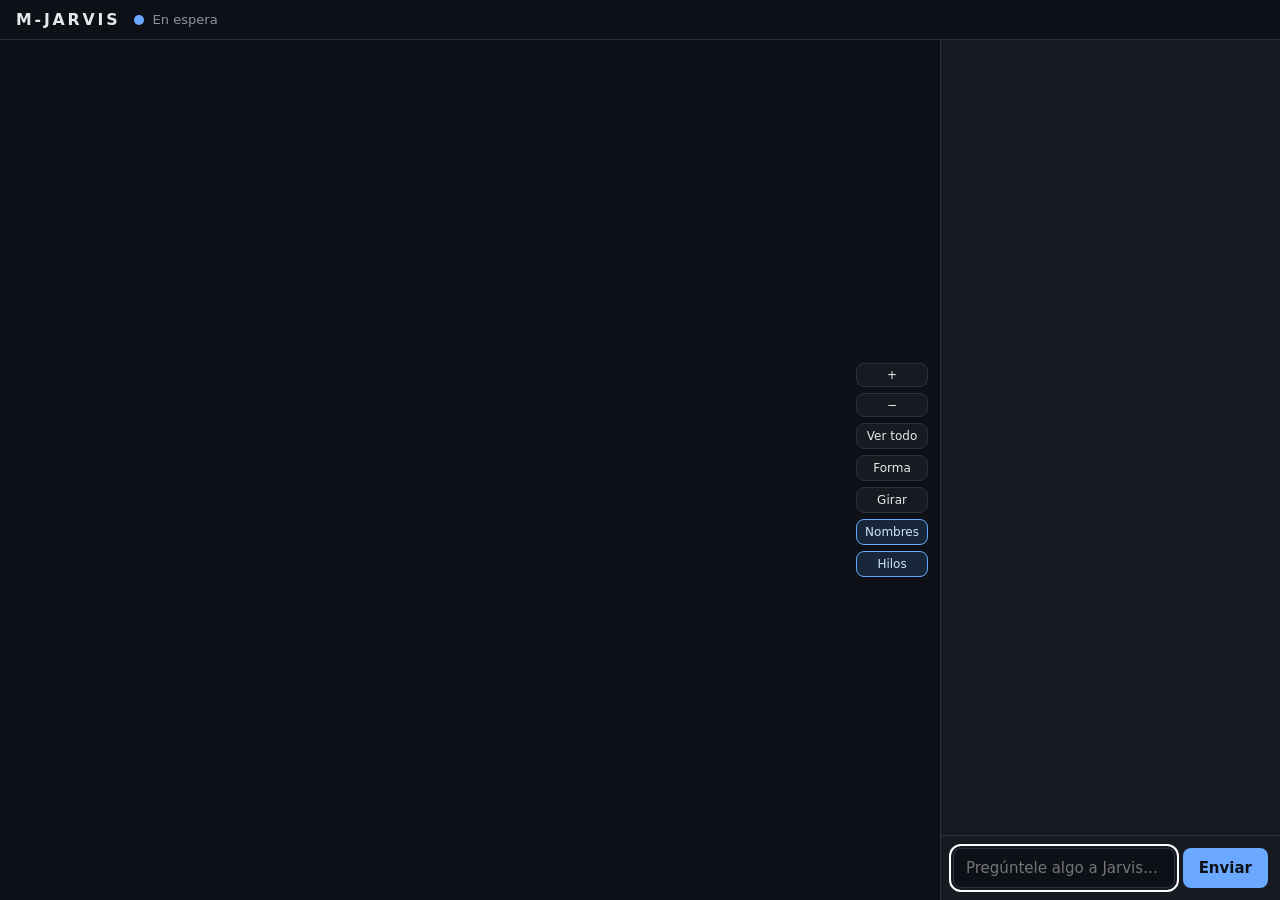
==== web/index.html @ b97efab8 "Subir proyecto M-Jarvis" ====
<!doctype html>
<html lang="es">
<head>
<meta charset="utf-8">
<meta name="viewport" content="width=device-width,initial-scale=1,viewport-fit=cover">
<!-- Para el celular y la tableta: se puede «Añadir a pantalla de inicio» y abre como una aplicación. -->
<meta name="theme-color" content="#0d1117">
<meta name="mobile-web-app-capable" content="yes">
<meta name="apple-mobile-web-app-capable" content="yes">
<meta name="apple-mobile-web-app-status-bar-style" content="black-translucent">
<meta name="apple-mobile-web-app-title" content="M-Jarvis">
<link rel="manifest" href="app.webmanifest">
<link rel="icon" href="icono-192.png">
<link rel="apple-touch-icon" href="icono-180.png">
<title>M-Jarvis</title>
<style>
  :root { --fondo: #0d1117; --panel: #161b22; --borde: #2a313c; --texto: #e6e8eb; --tenue: #8b949e;
    --espera: #6aa9ff; --pensando: #4fd1c5; --documentos: #5fd38d; --general: #f5a623; }
  * { box-sizing: border-box; }
  html, body { margin: 0; height: 100%; background: var(--fondo); color: var(--texto);
    font: clamp(15px, 1.05vw, 22px) system-ui, "Segoe UI", sans-serif; }
  body { display: flex; flex-direction: column; }
  header { display: flex; align-items: center; gap: 14px; padding: 10px 16px; border-bottom: 1px solid var(--borde); }
  header h1 { margin: 0; font-size: 1.05em; letter-spacing: .18em; font-weight: 600; }
  #estado { display: flex; align-items: center; gap: 8px; color: var(--tenue); font-size: .87em; }
  #estado i { width: 10px; height: 10px; border-radius: 50%; background: var(--c, var(--espera)); }
  #estado.pensando i { animation: pulso 1s ease-in-out infinite; }
  @keyframes pulso { 50% { opacity: .25; transform: scale(.7); } }
  main { flex: 1; min-height: 0; display: flex; }
  #mapa { flex: 1; min-width: 0; border: 0; }
  #charla { width: clamp(340px, 26vw, 520px); flex: none; display: flex; flex-direction: column; border-left: 1px solid var(--borde);
    background: var(--panel); }
  #mensajes { flex: 1; overflow-y: auto; padding: 16px; display: flex; flex-direction: column; gap: 12px; }
  .msg { max-width: 92%; padding: 9px 12px; border-radius: 10px; line-height: 1.45; overflow-wrap: anywhere; }
  .msg p { margin: 0; white-space: pre-wrap; }
  .yo { align-self: flex-end; background: #233044; }
  /* El ánimo con que responde no se dice: se nota en el color del filo de cada respuesta. */
  .jarvis { align-self: flex-start; background: var(--fondo); border: 1px solid var(--borde);
    border-left: 3px solid var(--animo, var(--borde)); transition: border-color .4s; }
  .jarvis.esperando p { color: var(--tenue); font-style: italic; }
  .fuente { display: block; margin-top: 7px; font-size: .8em; color: var(--tenue); }
  .fuente::before { content: ""; display: inline-block; width: 8px; height: 8px; border-radius: 50%;
    background: var(--c, var(--tenue)); margin-right: 6px; }
  form { display: flex; gap: 8px; padding: 12px; border-top: 1px solid var(--borde); }
  input { flex: 1; min-width: 0; padding: 10px 12px; background: var(--fondo); color: var(--texto);
    border: 1px solid var(--borde); border-radius: 8px; font: inherit; }
  button { padding: 10px 16px; background: var(--espera); color: #0d1117; border: 0; border-radius: 8px;
    font: inherit; font-weight: 600; cursor: pointer; }
  button:disabled { opacity: .45; cursor: default; }
  button.detener { background: #ff7a6b; }
  input:focus-visible, button:focus-visible { outline: 2px solid #fff; outline-offset: 2px; }
  body.solo-chat #charla { width: auto; flex: 1; border-left: 0; }
  body.solo-chat #mensajes, body.solo-chat form { width: min(100%, 980px); margin: 0 auto; }
  #verRed { display: none; margin-left: auto; padding: 7px 14px; background: transparent; color: var(--texto);
    border: 1px solid var(--borde); font-weight: 500; }
  #verRed[aria-pressed="true"] { background: #1c2a3d; border-color: var(--espera); }
  /* Celular y tableta en vertical: primero la conversación, a toda la pantalla. La red neuronal se
     abre con su botón (y no se carga hasta entonces: así el teléfono no trabaja de más). */
  @media (max-width: 820px) {
    html, body { font-size: 16px; }
    body { height: 100dvh; }
    header { padding: max(10px, env(safe-area-inset-top)) max(14px, env(safe-area-inset-right)) 10px max(14px, env(safe-area-inset-left)); }
    main { flex-direction: column; }
    #verRed { display: block; }
    #mapa { display: none; flex: none; height: 46%; }
    body.con-red #mapa { display: block; }
    #charla { width: auto; flex: 1; min-height: 0; border-left: 0; }
    body.con-red #charla { border-top: 1px solid var(--borde); }
    #mensajes { padding: 12px; }
    .msg { max-width: 96%; }
    form { padding: 10px max(10px, env(safe-area-inset-right)) max(10px, env(safe-area-inset-bottom)) max(10px, env(safe-area-inset-left)); }
    input, button { min-height: 46px; }  /* cómodo para el dedo; y con 16 px el iPhone no hace zoom al escribir */
  }
</style>
</head>
<body>
<header>
  <h1>M-JARVIS</h1>
  <div id="estado" role="status"><i></i><span>En espera</span></div>
  <button id="verRed" type="button" aria-pressed="false">Red neuronal</button>
</header>
<main>
  <iframe id="mapa" data-src="grafo/?embebido=1" title="Mapa de conocimiento"></iframe>
  <section id="charla" aria-label="Conversación">
    <div id="mensajes" aria-live="polite"></div>
    <form id="formulario">
      <input id="campo" autocomplete="off" enterkeyhint="send" placeholder="Pregúntele algo a Jarvis…" aria-label="Pregunta" autofocus>
      <button id="boton" type="submit">Enviar</button>
      <button id="parar" type="button" class="detener" hidden>Detener</button>
    </form>
  </section>
</main>
<script>
const mapa = document.getElementById('mapa'), mensajes = document.getElementById('mensajes');
const campo = document.getElementById('campo'), boton = document.getElementById('boton');
const estado = document.getElementById('estado');
const ESTADOS = {
  espera: ['En espera', 'var(--espera)'], pensando: ['Pensando…', 'var(--pensando)'],
  documentos: ['Respondiendo desde mis archivos', 'var(--documentos)'],
  general: ['Respondiendo de conocimiento general', 'var(--general)'],
  ocupado: ['Ocupado', 'var(--general)'],
  trato: ['Respondiendo', 'var(--espera)'],
  memoria: ['Recordando la conversación', 'var(--documentos)'],
  filtro: ['Respondiendo', '#ff7a6b'],
  sistema: ['Diagnóstico del sistema', 'var(--pensando)'],
  aprendizaje: ['Aprendiendo', 'var(--documentos)'],
};
const SIN_NOTA = ['ocupado', 'trato', 'filtro', 'sistema', 'aprendizaje'];  // respuestas directas: no llevan etiqueta de origen

// La primera pregunta tras abrir la página empieza una conversación limpia en el servidor.
let nueva = true;
// Cada pantalla lleva su propia conversación: se identifica con un nombre al azar que guarda ella misma.
let cliente = '';
try { cliente = localStorage.getItem('mjarvis-cliente') || ''; } catch (e) { /* sin almacenamiento: vale para esta visita */ }
if (!cliente) {
  cliente = 'p-' + Math.random().toString(36).slice(2, 10) + Date.now().toString(36);
  try { localStorage.setItem('mjarvis-cliente', cliente); } catch (e) { /* sin almacenamiento */ }
}
// El color de cada ánimo (los mismos nombres que sus nodos en la bola de M-Jarvis del mapa).
const ANIMOS = { 'Serenidad': '#6aa9ff', 'Orgullo': '#e6d84a', 'Afecto': '#f472d0', 'Diversión': '#5fd38d',
  'Curiosidad': '#4fd1c5', 'Entusiasmo': '#f5a623', 'Fastidio': '#ff7a6b', 'Celos': '#9ad14b', 'Indignación': '#ff4d4d',
  'Preocupación': '#b48cf2', 'Melancolía': '#7f8fb5', 'Desconcierto': '#a3b1c2' };

function ponerEstado(clave) {
  estado.className = clave; estado.style.setProperty('--c', ESTADOS[clave][1]);
  estado.lastElementChild.textContent = ESTADOS[clave][0];
}
// ?vista=chat deja solo la conversación (el mapa va en otra pantalla, abriendo /grafo/ allí).
const verRed = document.getElementById('verRed'), estrecha = matchMedia('(max-width: 820px)');
if (new URLSearchParams(location.search).get('vista') === 'chat') { document.body.classList.add('solo-chat'); mapa.remove(); verRed.remove(); }
// En pantalla ancha el mapa se carga al entrar; en el celular, solo cuando se pide con el botón.
function cargarMapa() { if (mapa.isConnected && !mapa.src) mapa.src = mapa.dataset.src; }
if (!estrecha.matches) cargarMapa();
estrecha.addEventListener('change', () => { if (!estrecha.matches) cargarMapa(); });
verRed.addEventListener('click', () => {
  const abierta = document.body.classList.toggle('con-red');
  verRed.setAttribute('aria-pressed', String(abierta));
  if (abierta) cargarMapa();
  mensajes.scrollTop = mensajes.scrollHeight;
});
function zoomMapa(accion) { try { mapa.contentWindow.zoomMapa(accion); } catch (e) { /* sin mapa en esta página */ } }
// Con el campo vacío, las teclas + y - mueven el zoom del mapa en vez de escribirse.
campo.addEventListener('keydown', e => {
  if (campo.value !== '' || !['+', '-'].includes(e.key)) return;
  e.preventDefault(); zoomMapa(e.key === '+' ? 'acercar' : 'alejar');
});
function burbuja(clase, texto) {
  const caja = document.createElement('div'), p = document.createElement('p');
  caja.className = 'msg ' + clase; p.textContent = texto; caja.append(p);
  mensajes.append(caja); mensajes.scrollTop = mensajes.scrollHeight;
  return caja;
}

// Lo que Jarvis va diciendo mientras piensa. {tema} se cambia por la nota que encontró.
const PENSANDO = {
  inicio: ['Hmm, deme un momento…', 'Un momento…', 'Permítame un instante…', 'Déjeme ver…'],
  documentos: ['Déjeme consultar mis archivos…', 'Veamos qué tengo sobre {tema}…', 'Revisando mis notas sobre {tema}…',
    'Ah, {tema}. Deme un segundo para ordenar las ideas…', 'Conectando los datos…', 'Ya casi lo tengo…',
    'Atando cabos…'],
  general: ['Hmm, eso no figura en mis archivos; déjeme pensar…', 'Déjeme informarme…',
    'Recurriendo a mi cultura general…', 'Un instante más…', 'Hurgando en la memoria…'],
};
const barajar = lista => [...lista].sort(() => Math.random() - 0.5);

// Va cambiando la frase de espera hasta que llega la primera palabra de la respuesta.
function relleno(p) {
  let lista = barajar(PENSANDO.inicio), i = 0, tema = '', reloj = 0, vivo = true;
  const poner = () => { if (vivo) p.textContent = lista[i++ % lista.length].replace('{tema}', tema); };
  const cada = ms => { clearTimeout(reloj); reloj = setTimeout(() => { poner(); cada(2800); }, ms); };
  poner(); cada(2800);
  return {
    ruta(fuente, nodos) {
      if (!PENSANDO[fuente]) return;
      tema = nodos[0] || '';
      lista = barajar(PENSANDO[fuente].filter(f => tema || !f.includes('{tema}'))); i = 0; cada(1300);
    },
    parar() { vivo = false; clearTimeout(reloj); },
  };
}

async function preguntar(pregunta) {
  burbuja('yo', pregunta);
  const caja = burbuja('jarvis esperando', '…'), p = caja.firstChild;
  let primera = true, fuente = null, nodos = [], espera = null, terminada = false;
  ocupar(+1);
  // El mapa no se maneja desde aquí: sigue la conversación por su cuenta (vale igual para el mapa
  // de esta página que para el de una segunda pantalla).
  const manejar = d => {
    // Si Jarvis está con otra pregunta, esta espera su turno en la cola y se responde después.
    if (d.tipo === 'cola') p.textContent = d.puesto === 1 ? 'En cola: la respondo en cuanto termine la anterior.' : `En cola: hay ${d.puesto} preguntas antes.`;
    else if (d.tipo === 'turno') { ponerEstado('pensando'); espera = relleno(p); }
    else if (d.tipo === 'inicio') {
      fuente = d.fuente; nodos = d.nodos; if (espera) espera.ruta(fuente, nodos);
      if (ANIMOS[d.emocion]) { caja.style.setProperty('--animo', ANIMOS[d.emocion]); caja.title = 'Ánimo: ' + d.emocion.toLowerCase(); }
    }
    else if (d.tipo === 'texto') {
      if (primera) {
        primera = false; if (espera) espera.parar(); p.textContent = ''; caja.classList.remove('esperando');
        ponerEstado(fuente in ESTADOS ? fuente : 'general');
      }
      p.textContent += d.t; mensajes.scrollTop = mensajes.scrollHeight;
    } else if (d.tipo === 'fin') {
      terminada = true;
      if (SIN_NOTA.includes(fuente)) return;
      const nota = document.createElement('small'); nota.className = 'fuente';
      nota.style.setProperty('--c', fuente === 'general' ? 'var(--general)' : 'var(--documentos)');
      nota.textContent = (fuente === 'documentos' ? 'De mis archivos: ' + nodos.join(', ')
        : fuente === 'memoria' ? 'De esta conversación'
        : 'Conocimiento general, sin documento de respaldo') + ` · ${d.segundos} s` + (d.detenida ? ' · detenida' : '');
      caja.append(nota); mensajes.scrollTop = mensajes.scrollHeight;
    }
  };
  try {
    const r = await fetch('api/preguntar', { method: 'POST', headers: { 'Content-Type': 'application/json' },
      body: JSON.stringify({ pregunta, nueva, cliente }) });
    nueva = false;
    if (!r.ok) throw new Error(r.status);
    const lector = r.body.getReader(), dec = new TextDecoder();
    let resto = '';
    for (;;) {
      const { done, value } = await lector.read();
      if (done) break;
      resto += dec.decode(value, { stream: true });
      let corte;
      while ((corte = resto.indexOf('\n')) >= 0) { manejar(JSON.parse(resto.slice(0, corte))); resto = resto.slice(corte + 1); }
    }
    // Si la conexión se cortó a medias (por ejemplo, el servidor se reinició), que no quede colgada.
    if (!terminada) throw new Error('respuesta incompleta');
  } catch (e) {
    if (espera) espera.parar();
    caja.classList.remove('esperando');
    p.textContent = primera ? 'Perdí el hilo de esa pregunta: mi sistema se reinició a medias. ¿Me la repite?'
      : p.textContent + ' … (se cortó la conexión)';
  }
  if (espera) espera.parar();
  ocupar(-1); campo.focus();
}

// Cuántas preguntas de esta pantalla están en curso o en cola. Mientras haya alguna se ve «Detener»,
// que corta la respuesta que se está dando (también con la tecla Esc); las que esperan siguen su turno.
let pendientes = 0;
const parar = document.getElementById('parar');
function ocupar(cambio) {
  pendientes += cambio; parar.hidden = pendientes === 0;
  if (pendientes === 0) ponerEstado('espera');
}
function detener() { if (pendientes) fetch('api/detener', { method: 'POST' }).catch(() => {}); }
parar.addEventListener('click', detener);
addEventListener('keydown', e => { if (e.key === 'Escape') detener(); });

document.getElementById('formulario').addEventListener('submit', e => {
  e.preventDefault();
  const pregunta = campo.value.trim();
  if (!pregunta) return;
  campo.value = '';
  preguntar(pregunta);
});
</script>
</body>
</html>
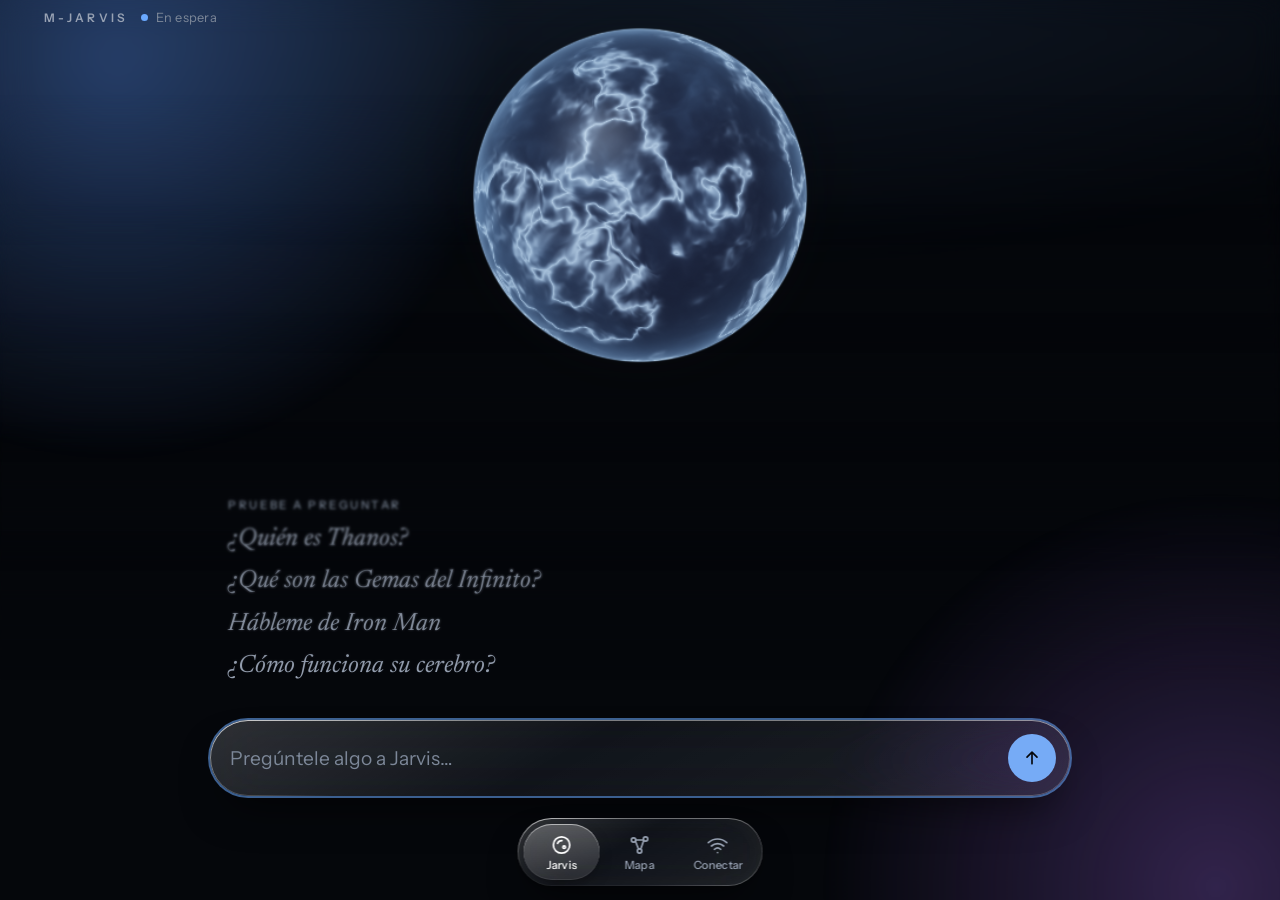
==== commit 96df11a4: "Trabajo del 2 al 10 de octubre: nube gratis, red, interfaz unica y formas del mapa Servidor: nube gr" ====
--- a/web/index.html
+++ b/web/index.html
@@ -4,130 +4,537 @@
 <meta charset="utf-8">
 <meta name="viewport" content="width=device-width,initial-scale=1,viewport-fit=cover">
 <!-- Para el celular y la tableta: se puede «Añadir a pantalla de inicio» y abre como una aplicación. -->
-<meta name="theme-color" content="#0d1117">
+<meta name="theme-color" content="#05070b">
+<meta name="color-scheme" content="dark">
 <meta name="mobile-web-app-capable" content="yes">
 <meta name="apple-mobile-web-app-capable" content="yes">
 <meta name="apple-mobile-web-app-status-bar-style" content="black-translucent">
 <meta name="apple-mobile-web-app-title" content="M-Jarvis">
 <link rel="manifest" href="app.webmanifest">
 <link rel="icon" href="icono-192.png">
+<link rel="preload" href="fuentes/instrument-sans-latin-wght-normal.woff2" as="font" type="font/woff2" crossorigin>
+<link rel="preload" href="fuentes/newsreader-latin-opsz-normal.woff2" as="font" type="font/woff2" crossorigin>
+<link rel="stylesheet" href="vidrio.css">
 <link rel="apple-touch-icon" href="icono-180.png">
 <title>M-Jarvis</title>
 <style>
-  :root { --fondo: #0d1117; --panel: #161b22; --borde: #2a313c; --texto: #e6e8eb; --tenue: #8b949e;
-    --espera: #6aa9ff; --pensando: #4fd1c5; --documentos: #5fd38d; --general: #f5a623; }
+  /* Tipografías propias, sin internet: Newsreader es la voz de Jarvis; Instrument Sans, la interfaz. */
+  @font-face { font-family: "Newsreader Variable"; font-style: normal; font-weight: 200 800; font-display: swap;
+    src: url(fuentes/newsreader-latin-opsz-normal.woff2) format("woff2-variations"); }
+  @font-face { font-family: "Newsreader Variable"; font-style: italic; font-weight: 200 800; font-display: swap;
+    src: url(fuentes/newsreader-latin-opsz-italic.woff2) format("woff2-variations"); }
+  @font-face { font-family: "Instrument Sans Variable"; font-style: normal; font-weight: 400 700; font-display: swap;
+    src: url(fuentes/instrument-sans-latin-wght-normal.woff2) format("woff2-variations"); }
+
+  :root {
+    /* Un escenario casi negro con tinte azul: la sala del evento es luminosa y ruidosa, y la bola es lo único que brilla. */
+    --tinta: #05070b; --tinta-2: #0b1019; --texto: #eaeef5; --tenue: #98a2b3; --apagado: #7c8798;
+    --cristal: rgba(14, 19, 29, .72); --linea: rgba(255, 255, 255, .11); --velo: rgba(255, 255, 255, .06);
+    --animo: #6aa9ff;           /* el color del ánimo con que habla (lo cambia el script) */
+    --alerta: #ff7a6b;
+    --voz-serif: "Newsreader Variable", "Newsreader", Georgia, "Times New Roman", serif;
+    --voz-sans: "Instrument Sans Variable", "Instrument Sans", system-ui, "Segoe UI", sans-serif;
+    --salida: cubic-bezier(.16, 1, .3, 1);   /* exponencial: arranca rápido y se asienta */
+  }
   * { box-sizing: border-box; }
-  html, body { margin: 0; height: 100%; background: var(--fondo); color: var(--texto);
-    font: clamp(15px, 1.05vw, 22px) system-ui, "Segoe UI", sans-serif; }
-  body { display: flex; flex-direction: column; }
-  header { display: flex; align-items: center; gap: 14px; padding: 10px 16px; border-bottom: 1px solid var(--borde); }
-  header h1 { margin: 0; font-size: 1.05em; letter-spacing: .18em; font-weight: 600; }
-  #estado { display: flex; align-items: center; gap: 8px; color: var(--tenue); font-size: .87em; }
-  #estado i { width: 10px; height: 10px; border-radius: 50%; background: var(--c, var(--espera)); }
-  #estado.pensando i { animation: pulso 1s ease-in-out infinite; }
-  @keyframes pulso { 50% { opacity: .25; transform: scale(.7); } }
-  main { flex: 1; min-height: 0; display: flex; }
-  #mapa { flex: 1; min-width: 0; border: 0; }
-  #charla { width: clamp(340px, 26vw, 520px); flex: none; display: flex; flex-direction: column; border-left: 1px solid var(--borde);
-    background: var(--panel); }
-  #mensajes { flex: 1; overflow-y: auto; padding: 16px; display: flex; flex-direction: column; gap: 12px; }
-  .msg { max-width: 92%; padding: 9px 12px; border-radius: 10px; line-height: 1.45; overflow-wrap: anywhere; }
+  [hidden] { display: none !important; }
+  html, body { margin: 0; height: 100%; background: var(--tinta); color: var(--texto); font-family: var(--voz-sans); }
+  body { display: flex; }
+  ::selection { background: color-mix(in oklab, var(--animo) 40%, transparent); color: #fff; }
+  :focus-visible { outline: 2px solid color-mix(in oklab, var(--animo) 70%, #fff); outline-offset: 3px; }
+
+  main { flex: 1; min-width: 0; min-height: 0; display: flex; }
+  #mapa { flex: 1; min-width: 0; border: 0; background: var(--tinta); }
+
+  /* ---------- La escena: bola arriba, conversación abajo ---------- */
+  #charla {
+    --D: clamp(150px, min(62cqw, 37cqh), 440px);         /* diámetro de la bola */
+    --arriba: clamp(10px, 3.2cqh, 34px);
+    --zona-orbe: calc(var(--D) + var(--arriba) + clamp(14px, 3cqh, 30px));
+    --margen: clamp(16px, 4cqw, 44px);
+    --alto-form: 76px;
+    position: relative; flex: 0 0 clamp(340px, 30vw, 560px); container-type: size; overflow: hidden; isolation: isolate;
+    background: radial-gradient(130% 62% at 50% -8%, color-mix(in oklab, var(--animo) 13%, transparent), transparent 62%), var(--tinta);
+    border-left: 1px solid var(--linea);
+    transition: background .8s var(--salida);
+  }
+  body.solo-chat #charla { flex: 1; border-left: 0; }
+  /* Con la interfaz completa la escena es transparente: detrás va el ambiente de color, que el cristal refracta. */
+  body.con-dock #charla { background: radial-gradient(130% 62% at 50% -8%, color-mix(in oklab, var(--animo) 13%, transparent), transparent 62%); }
+
+  /* La conversación ocupa toda la escena: el texto sube por detrás de la bola. */
+  #mensajes {
+    position: absolute; inset: 0; z-index: 1; overflow-y: auto; overscroll-behavior: contain; scrollbar-width: none;
+    display: flex; flex-direction: column;
+    padding: var(--zona-orbe) var(--margen) calc(var(--alto-form) + env(safe-area-inset-bottom, 0px) + 28px + var(--alto-dock) + var(--aire-dock));
+    -webkit-mask-image: linear-gradient(to bottom, transparent 0, rgba(0, 0, 0, .18) calc(var(--zona-orbe) * .5), #000 calc(var(--zona-orbe) * 1.25));
+            mask-image: linear-gradient(to bottom, transparent 0, rgba(0, 0, 0, .18) calc(var(--zona-orbe) * .5), #000 calc(var(--zona-orbe) * 1.25));
+  }
+  #mensajes::-webkit-scrollbar { display: none; }
+  .hilo { margin: auto auto 0; width: min(100%, 860px); display: flex; flex-direction: column; gap: clamp(14px, 2.4cqh, 26px); }
+
+  /* El velo: capas de desenfoque que crece hacia arriba. Es lo que hace que lo viejo se "aleje" al pasar tras la bola. */
+  #velo { position: absolute; inset: 0 0 auto 0; z-index: 2; height: calc(var(--zona-orbe) * 1.75); pointer-events: none; }
+  #velo i { position: absolute; inset: 0; }
+
+  #cuerpo { position: absolute; z-index: 3; left: 50%; top: calc(var(--arriba) + var(--D) / 2); width: calc(var(--D) * 1.9); aspect-ratio: 1;
+    transform: translate(-50%, -50%); pointer-events: none; }
+  #orbe { width: 100%; height: 100%; display: block; }
+  /* Sin WebGL, una bola de CSS hace el papel (menos rica, igual de viva). */
+  #orbe-css { display: none; position: absolute; inset: 26.3%; border-radius: 50%;
+    background: radial-gradient(circle at 34% 30%, #fff 0, color-mix(in oklab, var(--animo) 80%, #fff) 14%, var(--animo) 42%, color-mix(in oklab, var(--animo) 25%, #000) 100%);
+    animation: respira 5s ease-in-out infinite; }
+  #cuerpo.sin-gl #orbe { display: none; } #cuerpo.sin-gl #orbe-css { display: block; }
+  @keyframes respira { 50% { transform: scale(1.045); } }
+
+  /* ---------- Barra superior (encima de todo, sobre la bola) ---------- */
+  #barra { position: absolute; z-index: 5; inset: max(10px, env(safe-area-inset-top)) var(--margen) auto; display: flex; align-items: center; gap: 12px; pointer-events: none; }
+  #barra > * { pointer-events: auto; }
+  #marca { font-weight: 600; font-size: .74rem; letter-spacing: .28em; color: var(--tenue); white-space: nowrap; }
+  #estado { display: flex; align-items: center; gap: 8px; color: var(--apagado); font-size: .8rem; letter-spacing: .02em; }
+  #estado i { width: 7px; height: 7px; border-radius: 50%; background: var(--animo); transition: background .6s; }
+  #estado.vivo i { animation: latido 1.2s ease-in-out infinite; }
+  @keyframes latido { 50% { opacity: .3; transform: scale(.7); } }
+  #acciones { margin-left: auto; display: flex; gap: 8px; }
+
+  .boton-icono { width: 42px; height: 42px; display: grid; place-items: center; padding: 0; border-radius: 50%; border: 1px solid var(--linea);
+    background: var(--cristal); color: var(--tenue); cursor: pointer; transition: color .2s, border-color .2s, background .2s, transform .2s var(--salida); -webkit-backdrop-filter: blur(12px); backdrop-filter: blur(12px); }
+  body.con-dock .boton-icono { border: 0; background: linear-gradient(150deg, rgba(255, 255, 255, .17), rgba(255, 255, 255, .06)); box-shadow: inset 0 1px 0 rgba(255, 255, 255, .35); }
+  .boton-icono:hover { color: var(--texto); border-color: rgba(255, 255, 255, .24); }
+  .boton-icono:active { transform: scale(.94); }
+  .boton-icono[aria-pressed="true"] { color: var(--texto); border-color: color-mix(in oklab, var(--animo) 60%, transparent); background: color-mix(in oklab, var(--animo) 16%, var(--cristal)); }
+  .boton-icono svg { width: 20px; height: 20px; fill: none; stroke: currentColor; stroke-width: 1.7; stroke-linecap: round; stroke-linejoin: round; }
+  #verRed { display: none; }
+  .tachada { display: none; } #voz[aria-pressed="false"] .tachada { display: block; } #voz[aria-pressed="false"] .onda { display: none; }
+
+  /* ---------- Mensajes ---------- */
+  .msg { max-width: 100%; overflow-wrap: anywhere; animation: sube .4s var(--salida) both; }
+  @keyframes sube { from { opacity: 0; transform: translateY(14px); } }
   .msg p { margin: 0; white-space: pre-wrap; }
-  .yo { align-self: flex-end; background: #233044; }
-  /* El ánimo con que responde no se dice: se nota en el color del filo de cada respuesta. */
-  .jarvis { align-self: flex-start; background: var(--fondo); border: 1px solid var(--borde);
-    border-left: 3px solid var(--animo, var(--borde)); transition: border-color .4s; }
+  .yo { align-self: flex-end; max-width: min(84%, 620px); padding: .62em 1.05em; border-radius: 1.3em 1.3em .35em 1.3em; background: var(--velo);
+    border: 1px solid var(--linea); color: var(--texto); font-size: clamp(.95rem, .62vw + .78rem, 1.18rem); line-height: 1.4; box-shadow: inset 0 1px 0 rgba(255, 255, 255, .16); }
+  /* La voz de Jarvis: serif a buen tamaño (se lee de pie, a un metro de la pantalla). El ánimo se ve en la bola y en un punto del color. */
+  .jarvis { position: relative; align-self: flex-start; padding-left: 1.15em; font-family: var(--voz-serif); font-optical-sizing: auto;
+    font-size: clamp(1.18rem, 1.1vw + .9rem, 1.9rem); line-height: 1.42; font-weight: 400; letter-spacing: .005em; max-width: 62ch; text-wrap: pretty; }
+  .jarvis::before { content: ""; position: absolute; left: 0; top: .62em; width: .42em; height: .42em; border-radius: 50%; background: var(--animo-msg, var(--apagado)); transition: background .4s; }
   .jarvis.esperando p { color: var(--tenue); font-style: italic; }
-  .fuente { display: block; margin-top: 7px; font-size: .8em; color: var(--tenue); }
-  .fuente::before { content: ""; display: inline-block; width: 8px; height: 8px; border-radius: 50%;
-    background: var(--c, var(--tenue)); margin-right: 6px; }
-  form { display: flex; gap: 8px; padding: 12px; border-top: 1px solid var(--borde); }
-  input { flex: 1; min-width: 0; padding: 10px 12px; background: var(--fondo); color: var(--texto);
-    border: 1px solid var(--borde); border-radius: 8px; font: inherit; }
-  button { padding: 10px 16px; background: var(--espera); color: #0d1117; border: 0; border-radius: 8px;
-    font: inherit; font-weight: 600; cursor: pointer; }
-  button:disabled { opacity: .45; cursor: default; }
-  button.detener { background: #ff7a6b; }
-  input:focus-visible, button:focus-visible { outline: 2px solid #fff; outline-offset: 2px; }
-  body.solo-chat #charla { width: auto; flex: 1; border-left: 0; }
-  body.solo-chat #mensajes, body.solo-chat form { width: min(100%, 980px); margin: 0 auto; }
-  #verRed { display: none; margin-left: auto; padding: 7px 14px; background: transparent; color: var(--texto);
-    border: 1px solid var(--borde); font-weight: 500; }
-  #verRed[aria-pressed="true"] { background: #1c2a3d; border-color: var(--espera); }
-  /* Celular y tableta en vertical: primero la conversación, a toda la pantalla. La red neuronal se
-     abre con su botón (y no se carga hasta entonces: así el teléfono no trabaja de más). */
+  .fuente { display: block; margin-top: .6em; font: 400 .74rem/1.3 var(--voz-sans); color: var(--apagado); letter-spacing: .02em; }
+  .fuente b { font-weight: 600; color: var(--tenue); }
+
+  /* Antes de la primera pregunta: tres invitaciones, para quien no sabe por dónde empezar. */
+  #sugerencias { align-self: flex-start; display: flex; flex-direction: column; align-items: flex-start; gap: .1em; padding-left: 1.15em; margin-bottom: clamp(8px, 2cqh, 20px); }
+  /* Lo primero que ve quien llega: las invitaciones aparecen una tras otra, y es la única vez que la escena hace entrada. */
+  #sugerencias > * { animation: sube .5s var(--salida) both; animation-delay: .2s; }
+  #sugerencias > :nth-child(2) { animation-delay: .28s; } #sugerencias > :nth-child(3) { animation-delay: .34s; } #sugerencias > :nth-child(4) { animation-delay: .4s; } #sugerencias > :nth-child(5) { animation-delay: .46s; }
+  #sugerencias small { font: 500 .72rem var(--voz-sans); letter-spacing: .22em; text-transform: uppercase; color: var(--apagado); margin-bottom: .5em; }
+  #sugerencias button { all: unset; cursor: pointer; font: italic 400 clamp(1.1rem, .9vw + .85rem, 1.6rem)/1.35 var(--voz-serif); color: var(--tenue); padding: .12em 0; border-bottom: 1px solid transparent; transition: color .2s, border-color .2s; }
+  #sugerencias button:hover { color: var(--texto); border-color: color-mix(in oklab, var(--animo) 60%, transparent); }
+  #sugerencias button:focus-visible { outline: 2px solid color-mix(in oklab, var(--animo) 70%, #fff); outline-offset: 3px; border-radius: 3px; }
+
+  /* ---------- Entrada ---------- */
+  #formulario { position: absolute; z-index: 5; left: 50%; bottom: calc(max(14px, env(safe-area-inset-bottom)) + var(--alto-dock) + var(--aire-dock)); transform: translateX(-50%);
+    width: min(calc(100% - 2 * var(--margen)), 860px); height: var(--alto-form); padding: 14px; display: flex; align-items: center; gap: 10px;
+    border-radius: 999px; }
+  #campo { flex: 1; min-width: 0; height: 100%; padding: 0 6px; background: transparent; border: 0; color: var(--texto); font: 400 clamp(1rem, .5vw + .85rem, 1.2rem) var(--voz-sans); }
+  #campo::placeholder { color: var(--apagado); }
+  #campo:focus-visible { outline: none; }
+  #formulario:focus-within { box-shadow: inset 0 1px 0 rgba(255, 255, 255, .45), 0 0 0 2px color-mix(in oklab, var(--animo) 55%, transparent), 0 22px 44px -16px rgba(0, 0, 0, .65); }
+  #mic { position: relative; flex: none; width: 48px; height: 48px; }
+  #mic.oyendo { color: #fff; background: color-mix(in oklab, var(--animo) 70%, #000); border-color: transparent; }
+  /* El anillo del micrófono crece con la voz de quien habla. */
+  #mic.oyendo::after { content: ""; position: absolute; inset: -5px; border-radius: 50%; border: 2px solid var(--animo);
+    transform: scale(var(--nivel-mic, 1)); opacity: calc(var(--nivel-mic, 1) - .6); transition: transform .08s linear, opacity .08s linear; }
+  #mic.procesando svg { animation: gira 1.1s linear infinite; }
+  @keyframes gira { to { transform: rotate(360deg); } }
+  #enviar, #parar { flex: none; width: 48px; height: 48px; border-radius: 50%; border: 0; display: grid; place-items: center; cursor: pointer; padding: 0;
+    background: color-mix(in oklab, var(--animo) 85%, #fff 10%); color: #05070b; transition: transform .2s var(--salida), filter .2s; }
+  #enviar:hover, #parar:hover { filter: brightness(1.12); } #enviar:active, #parar:active { transform: scale(.93); }
+  #parar { background: var(--alerta); }
+  /* Pantalla bloqueada desde el Manager: se ve y se escucha, pero no acepta preguntas. */
+  #formulario.bloqueado { opacity: .38; pointer-events: none; }
+  #enviar svg, #parar svg { width: 20px; height: 20px; fill: none; stroke: currentColor; stroke-width: 2; stroke-linecap: round; stroke-linejoin: round; }
+
+  /* Celular y tableta en vertical: primero la conversación, a toda la pantalla. La red neuronal se abre con su botón
+     (y no se carga hasta entonces: así el teléfono no trabaja de más). */
   @media (max-width: 820px) {
-    html, body { font-size: 16px; }
     body { height: 100dvh; }
-    header { padding: max(10px, env(safe-area-inset-top)) max(14px, env(safe-area-inset-right)) 10px max(14px, env(safe-area-inset-left)); }
     main { flex-direction: column; }
-    #verRed { display: block; }
+    #verRed { display: grid; }   /* .boton-icono mandaba más: aquí se muestra solo en pantallas estrechas */
     #mapa { display: none; flex: none; height: 46%; }
     body.con-red #mapa { display: block; }
-    #charla { width: auto; flex: 1; min-height: 0; border-left: 0; }
-    body.con-red #charla { border-top: 1px solid var(--borde); }
-    #mensajes { padding: 12px; }
-    .msg { max-width: 96%; }
-    form { padding: 10px max(10px, env(safe-area-inset-right)) max(10px, env(safe-area-inset-bottom)) max(10px, env(safe-area-inset-left)); }
-    input, button { min-height: 46px; }  /* cómodo para el dedo; y con 16 px el iPhone no hace zoom al escribir */
+    #charla { flex: 1; border-left: 0; --D: clamp(120px, min(54cqw, 27cqh), 300px); --alto-form: 66px; --arriba: clamp(58px, 9cqh, 84px); --margen: 16px; }
+    #marca { letter-spacing: .2em; }
+    body.con-red #charla { border-top: 1px solid var(--linea); }
+    #formulario { padding: 9px; } #mic, #enviar, #parar { width: 44px; height: 44px; }
+    #campo { font-size: 1rem; }   /* con 16 px el iPhone no hace zoom al escribir */
+  }
+  @media (prefers-reduced-motion: reduce) {
+    .msg, #sugerencias > * { animation: fundido .2s ease both; animation-delay: 0s; } #estado.vivo i, #orbe-css { animation: none; } #mic.procesando svg { animation-duration: 3s; }
   }
 </style>
 </head>
 <body>
-<header>
-  <h1>M-JARVIS</h1>
-  <div id="estado" role="status"><i></i><span>En espera</span></div>
-  <button id="verRed" type="button" aria-pressed="false">Red neuronal</button>
-</header>
+<div id="ambiente" aria-hidden="true"><i></i><i></i></div>
 <main>
   <iframe id="mapa" data-src="grafo/?embebido=1" title="Mapa de conocimiento"></iframe>
-  <section id="charla" aria-label="Conversación">
-    <div id="mensajes" aria-live="polite"></div>
-    <form id="formulario">
+  <section id="charla" aria-label="Conversación con M-Jarvis">
+    <div id="velo" aria-hidden="true"></div>
+    <div id="cuerpo" aria-hidden="true"><canvas id="orbe"></canvas><div id="orbe-css"></div></div>
+    <div id="barra">
+      <span id="marca">M-JARVIS</span>
+      <div id="estado" role="status"><i></i><span>En espera</span></div>
+      <div id="acciones">
+        <button id="verRed" class="boton-icono" type="button" aria-pressed="false" aria-label="Ver la red neuronal" title="Red neuronal">
+          <svg viewBox="0 0 24 24" aria-hidden="true"><circle cx="6" cy="7" r="2.2"/><circle cx="18" cy="6" r="2.2"/><circle cx="12" cy="18" r="2.2"/><path d="M7.9 8.2l3 7.8M16.2 7.4l-3 8.6M8.2 7h7.6"/></svg>
+        </button>
+        <button id="voz" class="boton-icono" type="button" aria-pressed="true" aria-label="Voz de Jarvis" title="Voz de Jarvis" hidden>
+          <svg viewBox="0 0 24 24" aria-hidden="true"><path d="M4 9.5v5h3.5L12 18.5v-13L7.5 9.5z"/><path class="onda" d="M15.5 9a4.2 4.2 0 0 1 0 6M18.2 6.6a7.6 7.6 0 0 1 0 10.8"/><path class="tachada" d="M16 9.5l5 5m0-5l-5 5"/></svg>
+        </button>
+      </div>
+    </div>
+    <div id="mensajes" role="log" aria-live="polite" aria-relevant="additions text"><div class="hilo" id="hilo">
+      <div id="sugerencias"><small>Pruebe a preguntar</small>
+        <button type="button">¿Quién es Thanos?</button><button type="button">¿Qué son las Gemas del Infinito?</button><button type="button">Hábleme de Iron Man</button><button type="button">¿Cómo funciona su cerebro?</button>
+      </div></div></div>
+    <form id="formulario" class="vidrio" autocomplete="off">
+      <button id="mic" class="boton-icono" type="button" aria-label="Hablar con Jarvis" title="Hablar con Jarvis" hidden>
+        <svg viewBox="0 0 24 24" aria-hidden="true"><rect x="9" y="3" width="6" height="11" rx="3"/><path d="M5.5 11.5a6.5 6.5 0 0 0 13 0M12 18v3"/></svg>
+      </button>
       <input id="campo" autocomplete="off" enterkeyhint="send" placeholder="Pregúntele algo a Jarvis…" aria-label="Pregunta" autofocus>
-      <button id="boton" type="submit">Enviar</button>
-      <button id="parar" type="button" class="detener" hidden>Detener</button>
+      <button id="enviar" type="submit" aria-label="Enviar"><svg viewBox="0 0 24 24" aria-hidden="true"><path d="M12 19V5M6 11l6-6 6 6"/></svg></button>
+      <button id="parar" type="button" aria-label="Detener la respuesta" hidden><svg viewBox="0 0 24 24" aria-hidden="true"><rect x="6.5" y="6.5" width="11" height="11" rx="2"/></svg></button>
     </form>
   </section>
 </main>
+<section id="hoja" class="vidrio" hidden aria-labelledby="hoja-titulo">
+  <header id="hoja-cabeza"><h1 id="hoja-titulo"></h1><div class="derecha" id="hoja-derecha"></div></header>
+  <div id="hoja-cuerpo"></div>
+</section>
+<nav id="dock" class="vidrio" aria-label="Secciones"><i id="lente"></i></nav>
 <script>
-const mapa = document.getElementById('mapa'), mensajes = document.getElementById('mensajes');
-const campo = document.getElementById('campo'), boton = document.getElementById('boton');
-const estado = document.getElementById('estado');
-const ESTADOS = {
-  espera: ['En espera', 'var(--espera)'], pensando: ['Pensando…', 'var(--pensando)'],
-  documentos: ['Respondiendo desde mis archivos', 'var(--documentos)'],
-  general: ['Respondiendo de conocimiento general', 'var(--general)'],
-  ocupado: ['Ocupado', 'var(--general)'],
-  trato: ['Respondiendo', 'var(--espera)'],
-  memoria: ['Recordando la conversación', 'var(--documentos)'],
-  filtro: ['Respondiendo', '#ff7a6b'],
-  sistema: ['Diagnóstico del sistema', 'var(--pensando)'],
-  aprendizaje: ['Aprendiendo', 'var(--documentos)'],
+const $ = id => document.getElementById(id);
+const mapa = $('mapa'), mensajes = $('mensajes'), hilo = $('hilo'), campo = $('campo'), charla = $('charla');
+const estado = $('estado'), botonVoz = $('voz'), botonMic = $('mic'), parar = $('parar');
+const guardado = (k, v) => { try { return v === undefined ? localStorage.getItem(k) : localStorage.setItem(k, v); } catch (e) { return null; } };
+
+// ---------------------------------------------------------------------------------------------------------------
+// Los ánimos: el color de cada uno (los mismos nombres que sus nodos en la bola de M-Jarvis del mapa)
+// ---------------------------------------------------------------------------------------------------------------
+const ANIMOS = { 'Serenidad': '#6aa9ff', 'Orgullo': '#e6d84a', 'Afecto': '#f472d0', 'Diversión': '#5fd38d',
+  'Curiosidad': '#4fd1c5', 'Entusiasmo': '#f5a623', 'Fastidio': '#ff7a6b', 'Celos': '#9ad14b', 'Indignación': '#ff4d4d',
+  'Preocupación': '#b48cf2', 'Melancolía': '#7f8fb5', 'Desconcierto': '#a3b1c2' };
+const SERENO = ANIMOS['Serenidad'];
+
+// ---------------------------------------------------------------------------------------------------------------
+// El cuerpo: una bola de plasma en WebGL. Estados: espera, escucha, piensa, habla. Cambia de color con el ánimo.
+// ---------------------------------------------------------------------------------------------------------------
+const hexARgb = h => { const n = parseInt(h.slice(1), 16); return [(n >> 16 & 255) / 255, (n >> 8 & 255) / 255, (n & 255) / 255]; };
+function rotarTono(rgb, grados) {  // un segundo color emparentado, para dar profundidad al plasma
+  const [r, g, b] = rgb, mx = Math.max(r, g, b), mn = Math.min(r, g, b), d = mx - mn;
+  let h = d === 0 ? 0 : mx === r ? ((g - b) / d) % 6 : mx === g ? (b - r) / d + 2 : (r - g) / d + 4;
+  h = (h * 60 + grados + 360) % 360; const l = (mx + mn) / 2, s = d === 0 ? 0 : d / (1 - Math.abs(2 * l - 1));
+  const c = (1 - Math.abs(2 * l - 1)) * s, x = c * (1 - Math.abs((h / 60) % 2 - 1)), m = l - c / 2;
+  const t = [[c, x, 0], [x, c, 0], [0, c, x], [0, x, c], [x, 0, c], [c, 0, x]][Math.floor(h / 60) % 6];
+  return t.map(v => v + m);
+}
+const VERTICE = 'attribute vec2 a;void main(){gl_Position=vec4(a,0.,1.);}';
+const FRAGMENTO = `
+#ifdef GL_FRAGMENT_PRECISION_HIGH
+precision highp float;
+#else
+precision mediump float;
+#endif
+uniform vec2 uRes; uniform float uT; uniform vec3 uC1; uniform vec3 uC2; uniform vec3 uC3;
+uniform float uNivel; uniform float uEsc; uniform float uPie; uniform float uHab;
+float h31(vec3 p){ p = fract(p * .3183099 + .1); p *= 17.; return fract(p.x * p.y * p.z * (p.x + p.y + p.z)); }
+float n3(vec3 x){ vec3 i = floor(x), f = fract(x); f = f * f * (3. - 2. * f);
+  return mix(mix(mix(h31(i), h31(i + vec3(1,0,0)), f.x), mix(h31(i + vec3(0,1,0)), h31(i + vec3(1,1,0)), f.x), f.y),
+             mix(mix(h31(i + vec3(0,0,1)), h31(i + vec3(1,0,1)), f.x), mix(h31(i + vec3(0,1,1)), h31(i + vec3(1,1,1)), f.x), f.y), f.z); }
+float fbm(vec3 p){ float a = .5, s = 0.; for (int i = 0; i < 4; i++){ s += a * n3(p); p = p * 2.03 + vec3(1.7, 9.2, 3.1); a *= .5; } return s; }
+void main(){
+  vec2 uv = (gl_FragCoord.xy - .5 * uRes) / (.5 * uRes.y);
+  float R = .526 * (1. + .028 * uNivel + .01 * sin(uT * 1.1));
+  float r = length(uv);
+  float dentro = smoothstep(R + .004, R - .004, r);
+  vec3 col = vec3(0.);
+  if (r < R + .01) {
+    vec2 p = uv / R; float z = sqrt(max(1. - dot(p, p), 0.)); vec3 n = vec3(p, z);
+    float ang = uT * (.05 + .05 * uPie + .035 * uHab); float cs = cos(ang), sn = sin(ang);
+    vec3 s = vec3(cs * n.x + sn * n.z, n.y, -sn * n.x + cs * n.z);
+    float e = .3 + .7 * uNivel + .45 * uPie;
+    float base = fbm(s * 1.7 + vec3(0., uT * .045, 0.));
+    float q = fbm(s * 2.3 + base * 1.6 + vec3(uT * .06, 0., uT * .03));
+    float cresta = 1. - abs(fbm(s * 3.2 + q * 1.3 + vec3(0., uT * .05, uT * .04)) * 2. - 1.);
+    vec3 L = normalize(vec3(-.45, .6, .65));
+    float luz = .3 + .9 * pow(max(dot(n, L), 0.), 1.4);                           // volumen: la luz viene de arriba a la izquierda
+    float nube = smoothstep(.28, .86, q);
+    vec3 hondo = uC3 * .07 + uC1 * .05;
+    col = hondo * (.7 + .6 * z) + uC1 * (.08 + .34 * nube) * luz;                   // cuerpo oscuro, con nubes de color
+    float fino = pow(cresta, 15. - 4. * uPie);                                      // filamentos: como axones iluminados
+    float brillo = pow(cresta, 4.) * .16;
+    col += uC2 * (fino * (.8 + 1.5 * e) + brillo * e) * (.5 + .5 * z);
+    float f = pow(1. - z, 2.7);
+    col += uC1 * f * (.75 + .9 * uNivel) + vec3(1.) * pow(1. - z, 7.) * .22;      // borde luminoso
+    col += vec3(1.) * pow(max(dot(n, normalize(L + vec3(0., 0., 1.))), 0.), 40.) * .16;
+    col += uC2 * pow(1. - length(p), 2.) * .3 * uNivel;                            // al hablar, el centro late
+    float a = atan(p.y, p.x);
+    float fase = fract((a - uT * 2.1) / 6.2831853);
+    float barrido = pow(1. - fase, 5.) * smoothstep(0., .07, fase) * f * 2.4;      // al pensar, un arco de luz recorre el borde (con la cabeza suavizada)
+    col += mix(uC2, vec3(1.), .35) * barrido * uPie;
+    col += uC2 * .07 * sin(length(p) * 15. - uT * 7.) * uNivel * uHab;             // al hablar, ondas desde el centro
+    col = 1. - exp(-col * 1.35);                                                    // sin quemar a blanco
+    col *= dentro;
+  }
+  float d = max(r - R, 0.);
+  float halo = exp(-d * 5. / (1. + .7 * uNivel)) * (.48 + .3 * uNivel + .18 * uPie);
+  float anillo1 = exp(-pow((r - R * (1.15 + .13 * uNivel)) / .0085, 2.)) * .85 * uEsc;     // al escuchar, anillos que respiran con tu voz
+  float anillo2 = exp(-pow((r - R * (1.3 + .2 * uNivel)) / .012, 2.)) * .45 * uEsc;
+  float luzExt = halo + anillo1 + anillo2;
+  float aExt = clamp(luzExt, 0., 1.) * (1. - dentro);
+  vec3 rgb = col + mix(uC1, uC2, .35) * luzExt * (1. - dentro);
+  rgb += (fract(sin(dot(gl_FragCoord.xy, vec2(12.9898, 78.233)) + uT) * 43758.5453) - .5) / 255.;  // sin bandas de color
+  gl_FragColor = vec4(rgb, clamp(dentro + aExt, 0., 1.));
+}`;
+
+class Orbe {
+  constructor(canvas, contenedor) {
+    this.canvas = canvas; this.contenedor = contenedor;
+    this.estado = 'espera'; this.nivel = 0; this.nivelObj = 0; this.pesos = { esc: 0, pie: 0, hab: 0 };
+    this.c1 = hexARgb(SERENO); this.c1Obj = this.c1.slice(); this.t0 = performance.now(); this.ultimo = 0;
+    this.reducido = matchMedia('(prefers-reduced-motion: reduce)').matches;
+    this.calidad = .85; this.lentos = 0; this.cuadros = 0;
+    const gl = canvas.getContext('webgl', { alpha: true, premultipliedAlpha: false, antialias: false, powerPreference: 'low-power' });
+    if (!gl) { contenedor.classList.add('sin-gl'); return; }
+    this.gl = gl;
+    const compilar = (tipo, fuente) => { const s = gl.createShader(tipo); gl.shaderSource(s, fuente); gl.compileShader(s);
+      if (!gl.getShaderParameter(s, gl.COMPILE_STATUS)) throw new Error(gl.getShaderInfoLog(s)); return s; };
+    try {
+      const p = gl.createProgram(); gl.attachShader(p, compilar(gl.VERTEX_SHADER, VERTICE)); gl.attachShader(p, compilar(gl.FRAGMENT_SHADER, FRAGMENTO));
+      gl.linkProgram(p); if (!gl.getProgramParameter(p, gl.LINK_STATUS)) throw new Error('enlace');
+      gl.useProgram(p); this.programa = p;
+    } catch (e) { contenedor.classList.add('sin-gl'); this.gl = null; return; }
+    const buf = gl.createBuffer(); gl.bindBuffer(gl.ARRAY_BUFFER, buf);
+    gl.bufferData(gl.ARRAY_BUFFER, new Float32Array([-1, -1, 1, -1, -1, 1, 1, 1]), gl.STATIC_DRAW);
+    const a = gl.getAttribLocation(this.programa, 'a'); gl.enableVertexAttribArray(a); gl.vertexAttribPointer(a, 2, gl.FLOAT, false, 0, 0);
+    this.u = {}; for (const n of ['uRes', 'uT', 'uC1', 'uC2', 'uC3', 'uNivel', 'uEsc', 'uPie', 'uHab']) this.u[n] = gl.getUniformLocation(this.programa, n);
+    gl.enable(gl.BLEND); gl.blendFunc(gl.SRC_ALPHA, gl.ONE_MINUS_SRC_ALPHA); gl.clearColor(0, 0, 0, 0);
+    new ResizeObserver(() => this.medir()).observe(canvas); this.medir();
+    document.addEventListener('visibilitychange', () => { if (!document.hidden) requestAnimationFrame(t => this.pintar(t)); });
+    requestAnimationFrame(t => this.pintar(t));
+  }
+  medir() {  // la resolución interna es algo menor que la de pantalla: la bola es suave y así la tarjeta gráfica integrada ni lo nota
+    const r = this.canvas.getBoundingClientRect(), esc = Math.min(devicePixelRatio || 1, 1.25) * this.calidad;
+    this.canvas.width = Math.max(64, Math.round(r.width * esc)); this.canvas.height = Math.max(64, Math.round(r.height * esc));
+    if (this.gl) this.gl.viewport(0, 0, this.canvas.width, this.canvas.height);
+  }
+  poner(estado, color, nivel) { this.estado = estado; if (color) this.c1Obj = hexARgb(color); this.nivelObj = nivel || 0; }
+  pintar(ahora) {
+    if (!this.gl || document.hidden) return;
+    requestAnimationFrame(t => this.pintar(t));
+    // En reposo la bola respira despacio (8 cuadros por segundo; 4 si hay una lámina de cristal encima, que la desenfoca); al hablar o escuchar sube a 30. Así no le quita
+    // fuerza al modelo, que es el que piensa en esta máquina.
+    const cada = { espera: this.suave ? 250 : 125, piensa: 50, habla: 40, escucha: 33 }[this.estado] || 50;
+    if (ahora - this.ultimo < cada - 2) return;
+    // Si la tarjeta gráfica no da abasto, la bola baja su resolución sola.
+    if (this.ultimo && ahora - this.ultimo > cada + 28) this.lentos++; this.cuadros++;
+    if (this.cuadros >= 45) { if (this.lentos > 24 && this.calidad > .45) { this.calidad = Math.max(.45, this.calidad * .8); this.medir(); document.body.classList.add('ahorro'); } this.lentos = this.cuadros = 0; }
+    const dt = Math.min((ahora - this.ultimo) / 1000, .1); this.ultimo = ahora;
+    const k = 1 - Math.exp(-dt * 3.2);
+    this.c1 = this.c1.map((v, i) => v + (this.c1Obj[i] - v) * k);
+    this.nivel += (this.nivelObj - this.nivel) * (this.nivelObj > this.nivel ? 1 - Math.exp(-dt * 18) : 1 - Math.exp(-dt * 5));
+    const meta = { esc: this.estado === 'escucha' ? 1 : 0, pie: this.estado === 'piensa' ? 1 : 0, hab: this.estado === 'habla' ? 1 : 0 };
+    for (const c in meta) this.pesos[c] += (meta[c] - this.pesos[c]) * (1 - Math.exp(-dt * 4));
+    const gl = this.gl, u = this.u, t = this.reducido ? 3 : (ahora - this.t0) / 1000;
+    gl.clear(gl.COLOR_BUFFER_BIT);
+    gl.uniform2f(u.uRes, this.canvas.width, this.canvas.height); gl.uniform1f(u.uT, t);
+    const c2 = this.c1.map(v => Math.min(1, v * .7 + .3)), c3 = rotarTono(this.c1, 24);
+    gl.uniform3fv(u.uC1, this.c1); gl.uniform3fv(u.uC2, c2); gl.uniform3fv(u.uC3, c3);
+    gl.uniform1f(u.uNivel, this.nivel); gl.uniform1f(u.uEsc, this.pesos.esc); gl.uniform1f(u.uPie, this.pesos.pie); gl.uniform1f(u.uHab, this.pesos.hab);
+    gl.drawArrays(gl.TRIANGLE_STRIP, 0, 4);
+  }
+}
+const orbe = new Orbe($('orbe'), $('cuerpo'));
+
+// El velo: cinco capas de desenfoque; la más fuerte cubre solo lo más alto. Lo que sube se va desenfocando antes de esconderse tras la bola.
+(function velo() {
+  if (!(CSS.supports('backdrop-filter', 'blur(1px)') || CSS.supports('-webkit-backdrop-filter', 'blur(1px)'))) return;
+  const caja = $('velo'), capas = [[.8, 100], [1.8, 84], [3.8, 68], [7.5, 52], [15, 36]];
+  for (const [px, hasta] of capas) {
+    const c = document.createElement('i'), m = `linear-gradient(to bottom, #000 0, #000 ${Math.max(hasta - 22, 0)}%, transparent ${hasta}%)`;
+    c.style.cssText = `-webkit-backdrop-filter:blur(${px}px);backdrop-filter:blur(${px}px);-webkit-mask-image:${m};mask-image:${m}`;
+    caja.append(c);
+  }
+})();
+// Cinco capas de desenfoque cuestan aunque no haya nada detrás. Mientras la conversación no llegue a la zona de la bola, el velo se apaga.
+function actualizarVelo() {
+  const v = $('velo'); if (!v.firstChild) return;
+  const arriba = hilo.getBoundingClientRect().top - charla.getBoundingClientRect().top;
+  const hace = arriba < v.offsetHeight + 180;   // se enciende antes de que el texto llegue, para que nunca se note
+  if (v.hidden === hace) v.hidden = !hace;
+}
+mensajes.addEventListener('scroll', actualizarVelo, { passive: true });
+new ResizeObserver(actualizarVelo).observe(hilo); addEventListener('resize', actualizarVelo); actualizarVelo();
+
+// ---------------------------------------------------------------------------------------------------------------
+// Estado visible y estado de la bola
+// ---------------------------------------------------------------------------------------------------------------
+const TEXTO_ESTADO = { espera: 'En espera', escucha: 'Escuchando…', transcribe: 'Entendiendo lo que dijo…', piensa: 'Pensando…', habla: 'Respondiendo…' };
+let animoActual = SERENO, vivo = { escucha: false, transcribe: false, piensa: false, texto: false };
+function refrescar() {
+  const hablando = Voz.sonando, nivelVoz = hablando ? Voz.nivel() : 0;
+  let e = 'espera', nivel = 0;
+  if (vivo.escucha) { e = 'escucha'; nivel = Oido.nivel; }
+  else if (vivo.transcribe || (vivo.piensa && !vivo.texto)) e = 'piensa';
+  else if (hablando) { e = 'habla'; nivel = nivelVoz; }
+  else if (vivo.texto) { e = 'habla'; nivel = pulsoTexto; }
+  orbe.poner(e, animoActual, nivel);   // barato: solo guarda valores
+  // Escribir en la página (sobre todo la variable --animo, que usa medio documento) obliga a recalcular estilos: solo si cambió.
+  const texto = TEXTO_ESTADO[vivo.transcribe ? 'transcribe' : e];
+  if (visto.animo !== animoActual) { visto.animo = animoActual; estado.firstElementChild.style.background = animoActual; document.documentElement.style.setProperty('--animo', animoActual); }
+  if (visto.e !== e) { visto.e = e; estado.className = e === 'espera' ? '' : 'vivo'; }
+  if (visto.texto !== texto) { visto.texto = texto; estado.lastElementChild.textContent = texto; }
+}
+const visto = { animo: '', e: '', texto: '' };
+let pulsoTexto = 0;
+function latido() {   // el nivel de la voz y del micrófono se lee 20 veces por segundo mientras hay algo vivo; en reposo, 3
+  pulsoTexto *= .82; refrescar();
+  const activo = vivo.escucha || vivo.transcribe || vivo.piensa || vivo.texto || Voz.sonando || Oido.grabando || pulsoTexto > .01;
+  setTimeout(latido, activo ? 50 : 330);
+}
+setTimeout(latido, 0);   // no antes: usa Voz y Oido, que se declaran más abajo
+
+// ---------------------------------------------------------------------------------------------------------------
+// La voz: Piper, en el servidor, frase a frase. Las frases se piden en cuanto se escriben y suenan en orden.
+// ---------------------------------------------------------------------------------------------------------------
+const Voz = {
+  disponible: false, activa: guardado('mjarvis-voz') ? guardado('mjarvis-voz') === 'si' : ['localhost', '127.0.0.1'].includes(location.hostname), sonando: false, ctx: null, analizador: null, cola: [], fuente: null, datos: null,
+  contexto() {
+    if (this.ctx) return this.ctx;
+    const AC = window.AudioContext || window.webkitAudioContext; if (!AC) return null;
+    this.ctx = new AC(); this.analizador = this.ctx.createAnalyser(); this.analizador.fftSize = 512; this.analizador.smoothingTimeConstant = .6;
+    this.analizador.connect(this.ctx.destination); this.datos = new Uint8Array(this.analizador.fftSize); return this.ctx;
+  },
+  nivel() {
+    if (!this.analizador) return 0; this.analizador.getByteTimeDomainData(this.datos);
+    let s = 0; for (const v of this.datos) { const x = (v - 128) / 128; s += x * x; } return Math.min(1, Math.sqrt(s / this.datos.length) * 3.2);
+  },
+  async pedir(texto) {
+    const r = await fetch('api/voz', { method: 'POST', headers: { 'Content-Type': 'application/json' }, body: JSON.stringify({ texto }) });
+    if (!r.ok) throw new Error(r.status);
+    return this.ctx.decodeAudioData(await r.arrayBuffer());
+  },
+  decir(frase) {
+    if (!this.disponible || !this.activa || silenciado || !frase.trim() || !this.contexto()) return;
+    this.cola.push({ audio: this.pedir(frase).catch(() => null) });
+    if (!this.sonando) this.siguiente();
+  },
+  async siguiente() {
+    const item = this.cola.shift();
+    if (!item) { this.sonando = false; return; }
+    this.sonando = true;
+    const buffer = await item.audio;
+    if (!buffer || !this.activa) return this.siguiente();
+    if (this.ctx.state === 'suspended') { try { await this.ctx.resume(); } catch (e) { /* aún no hubo gesto */ } }
+    if (this.ctx.state !== 'running') { this.cola.length = 0; this.sonando = false; return; }   // sin permiso de sonido: se queda en silencio
+    const f = this.ctx.createBufferSource(); f.buffer = buffer; f.connect(this.analizador);
+    f.onended = () => { this.fuente = null; this.siguiente(); };
+    this.fuente = f; f.start();
+  },
+  callar() { this.cola.length = 0; this.sonando = false; try { if (this.fuente) { this.fuente.onended = null; this.fuente.stop(); } } catch (e) { /* ya había terminado */ } this.fuente = null; },
+  alternar() {
+    this.activa = !this.activa; guardado('mjarvis-voz', this.activa ? 'si' : 'no'); if (!this.activa) this.callar(); else this.contexto();
+    botonVoz.setAttribute('aria-pressed', String(this.activa)); botonVoz.title = this.activa ? 'Voz de Jarvis: encendida' : 'Voz de Jarvis: apagada';
+  },
 };
-const SIN_NOTA = ['ocupado', 'trato', 'filtro', 'sistema', 'aprendizaje'];  // respuestas directas: no llevan etiqueta de origen
-
+botonVoz.addEventListener('click', () => Voz.alternar());
+// Los navegadores solo dejan sonar tras un gesto: el primer toque o tecla activa el sonido.
+for (const ev of ['pointerdown', 'keydown']) addEventListener(ev, () => { if (Voz.activa && Voz.disponible) { const c = Voz.contexto(); if (c && c.state === 'suspended') c.resume().catch(() => {}); } }, { once: false, passive: true });
+
+// Separa lo que Jarvis va escribiendo en frases completas para decirlas según se terminan.
+function Habla() {
+  let resto = '';
+  const hallar = s => { const re = /[.!?…]+["»”)]*\s/g; let m; while ((m = re.exec(s))) { const fin = m.index + m[0].length; if (fin >= 26) return fin; } return -1; };
+  return {
+    poner(t) { resto += t; let i; while ((i = hallar(resto)) >= 0) { Voz.decir(resto.slice(0, i)); resto = resto.slice(i); } },
+    cerrar() { if (resto.trim()) Voz.decir(resto); resto = ''; },
+  };
+}
+
+// ---------------------------------------------------------------------------------------------------------------
+// El oído: Whisper, en el servidor. Se graba hasta que haya un silencio, se manda el audio y la respuesta se escribe sola.
+// ---------------------------------------------------------------------------------------------------------------
+const Oido = {
+  disponible: false, grabando: false, nivel: 0, flujo: null, grabador: null, trozos: [], ctx: null, reloj: 0,
+  async empezar() {
+    if (this.grabando) return this.terminar();
+    Voz.callar();
+    try { this.flujo = await navigator.mediaDevices.getUserMedia({ audio: { echoCancellation: true, noiseSuppression: true, autoGainControl: true, channelCount: 1 } }); }
+    catch (e) { avisar('No tengo permiso para usar el micrófono.'); return; }
+    const tipos = ['audio/webm;codecs=opus', 'audio/ogg;codecs=opus', 'audio/webm', 'audio/mp4'];
+    const mime = tipos.find(t => window.MediaRecorder && MediaRecorder.isTypeSupported(t)) || '';
+    this.trozos = []; this.grabador = new MediaRecorder(this.flujo, mime ? { mimeType: mime } : {});
+    this.grabador.ondataavailable = e => { if (e.data.size) this.trozos.push(e.data); };
+    this.grabador.onstop = () => this.enviar(mime);
+    const AC = window.AudioContext || window.webkitAudioContext; this.ctx = new AC();
+    const an = this.ctx.createAnalyser(); an.fftSize = 1024; this.ctx.createMediaStreamSource(this.flujo).connect(an);
+    const dat = new Uint8Array(an.fftSize);
+    this.grabador.start(250); this.grabando = true; vivo.escucha = true; botonMic.classList.add('oyendo'); botonMic.setAttribute('aria-pressed', 'true');
+    const inicio = performance.now(); let ruido = 0, muestras = 0, hablo = false, silencioDesde = 0;
+    const vigilar = () => {
+      if (!this.grabando) return;
+      an.getByteTimeDomainData(dat); let s = 0; for (const v of dat) { const x = (v - 128) / 128; s += x * x; } const rms = Math.sqrt(s / dat.length);
+      this.nivel = Math.min(1, rms * 7); botonMic.style.setProperty('--nivel-mic', (1 + this.nivel * .5).toFixed(2));
+      const t = performance.now() - inicio;
+      if (t < 450) { ruido += rms; muestras++; }                          // los primeros instantes miden el ruido de la sala
+      else {
+        const umbral = Math.max(.02, (ruido / Math.max(muestras, 1)) * 2.8);   // en una sala ruidosa, el umbral sube
+        if (rms > umbral) { hablo = true; silencioDesde = 0; } else if (hablo && !silencioDesde) silencioDesde = t;
+        if (hablo && silencioDesde && t - silencioDesde > 1150) return this.terminar();   // se calló: ya terminó la frase
+        if (!hablo && t > 6500) return this.terminar();                                  // nadie habló
+        if (t > 25000) return this.terminar();
+      }
+      this.reloj = requestAnimationFrame(vigilar);
+    };
+    vigilar();
+  },
+  parar() { this.grabando = false; cancelAnimationFrame(this.reloj); this.nivel = 0; vivo.escucha = false; botonMic.classList.remove('oyendo'); botonMic.setAttribute('aria-pressed', 'false');
+    botonMic.style.removeProperty('--nivel-mic'); if (this.flujo) this.flujo.getTracks().forEach(t => t.stop()); if (this.ctx) { this.ctx.close().catch(() => {}); this.ctx = null; } },
+  terminar() { if (!this.grabando) return; this.parar(); try { this.grabador.stop(); } catch (e) { /* ya parado */ } },
+  async enviar(mime) {
+    const audio = new Blob(this.trozos, { type: mime || 'audio/webm' }); this.trozos = [];
+    if (audio.size < 2000) { avisar('No alcancé a oírle. ¿Lo intenta otra vez?'); return; }
+    vivo.transcribe = true; botonMic.classList.add('procesando');
+    try {
+      const r = await fetch('api/oir', { method: 'POST', body: audio }); if (!r.ok) throw new Error(r.status);
+      const { texto } = await r.json();
+      if (texto) { preguntar(texto); } else avisar('No le entendí. ¿Me lo repite, más cerca del micrófono?');
+    } catch (e) { avisar('No pude procesar el audio. Pruebe escribiendo.'); }
+    vivo.transcribe = false; botonMic.classList.remove('procesando');
+  },
+};
+botonMic.addEventListener('click', () => Oido.empezar());
+function avisar(texto) { burbuja('jarvis', texto); }   // un aviso discreto, como mensaje de Jarvis y sin voz
+
+// Qué puede hacer esta pantalla: la voz y el oído dependen del servidor; el micrófono, de que la página sea segura (localhost o https).
+fetch('api/voz/estado').then(r => r.json()).then(e => {
+  Voz.disponible = !!e.voz; botonVoz.hidden = !e.voz; botonVoz.setAttribute('aria-pressed', String(Voz.activa));
+  botonVoz.title = Voz.activa ? 'Voz de Jarvis: encendida' : 'Voz de Jarvis: apagada';
+  Oido.disponible = !!e.oido && !!(navigator.mediaDevices && navigator.mediaDevices.getUserMedia && window.MediaRecorder); botonMic.hidden = !Oido.disponible;
+}).catch(() => {});
+
+// ---------------------------------------------------------------------------------------------------------------
+// La conversación
+// ---------------------------------------------------------------------------------------------------------------
 // La primera pregunta tras abrir la página empieza una conversación limpia en el servidor.
 let nueva = true;
 // Cada pantalla lleva su propia conversación: se identifica con un nombre al azar que guarda ella misma.
-let cliente = '';
-try { cliente = localStorage.getItem('mjarvis-cliente') || ''; } catch (e) { /* sin almacenamiento: vale para esta visita */ }
-if (!cliente) {
-  cliente = 'p-' + Math.random().toString(36).slice(2, 10) + Date.now().toString(36);
-  try { localStorage.setItem('mjarvis-cliente', cliente); } catch (e) { /* sin almacenamiento */ }
-}
-// El color de cada ánimo (los mismos nombres que sus nodos en la bola de M-Jarvis del mapa).
-const ANIMOS = { 'Serenidad': '#6aa9ff', 'Orgullo': '#e6d84a', 'Afecto': '#f472d0', 'Diversión': '#5fd38d',
-  'Curiosidad': '#4fd1c5', 'Entusiasmo': '#f5a623', 'Fastidio': '#ff7a6b', 'Celos': '#9ad14b', 'Indignación': '#ff4d4d',
-  'Preocupación': '#b48cf2', 'Melancolía': '#7f8fb5', 'Desconcierto': '#a3b1c2' };
-
-function ponerEstado(clave) {
-  estado.className = clave; estado.style.setProperty('--c', ESTADOS[clave][1]);
-  estado.lastElementChild.textContent = ESTADOS[clave][0];
-}
+let cliente = guardado('mjarvis-cliente') || '';
+if (!cliente) { cliente = 'p-' + Math.random().toString(36).slice(2, 10) + Date.now().toString(36); guardado('mjarvis-cliente', cliente); }
+
+const SIN_NOTA = ['ocupado', 'trato', 'filtro', 'sistema', 'aprendizaje'];  // respuestas directas: no llevan etiqueta de origen
 // ?vista=chat deja solo la conversación (el mapa va en otra pantalla, abriendo /grafo/ allí).
-const verRed = document.getElementById('verRed'), estrecha = matchMedia('(max-width: 820px)');
-if (new URLSearchParams(location.search).get('vista') === 'chat') { document.body.classList.add('solo-chat'); mapa.remove(); verRed.remove(); }
+const verRed = $('verRed'), estrecha = matchMedia('(max-width: 820px)');
+if (new URLSearchParams(location.search).get('vista') !== 'todo') { document.body.classList.add('solo-chat'); mapa.remove(); verRed.remove(); }   // el mapa tiene su sección en la barra
 // En pantalla ancha el mapa se carga al entrar; en el celular, solo cuando se pide con el botón.
 function cargarMapa() { if (mapa.isConnected && !mapa.src) mapa.src = mapa.dataset.src; }
 if (!estrecha.matches) cargarMapa();
@@ -136,7 +543,7 @@
   const abierta = document.body.classList.toggle('con-red');
   verRed.setAttribute('aria-pressed', String(abierta));
   if (abierta) cargarMapa();
-  mensajes.scrollTop = mensajes.scrollHeight;
+  abajo();
 });
 function zoomMapa(accion) { try { mapa.contentWindow.zoomMapa(accion); } catch (e) { /* sin mapa en esta página */ } }
 // Con el campo vacío, las teclas + y - mueven el zoom del mapa en vez de escribirse.
@@ -144,10 +551,12 @@
   if (campo.value !== '' || !['+', '-'].includes(e.key)) return;
   e.preventDefault(); zoomMapa(e.key === '+' ? 'acercar' : 'alejar');
 });
+const abajo = (suave) => mensajes.scrollTo({ top: mensajes.scrollHeight, behavior: suave ? 'smooth' : 'instant' });
 function burbuja(clase, texto) {
+  const sug = $('sugerencias'); if (sug) sug.remove();   // ya empezó la conversación: las invitaciones sobran
   const caja = document.createElement('div'), p = document.createElement('p');
   caja.className = 'msg ' + clase; p.textContent = texto; caja.append(p);
-  mensajes.append(caja); mensajes.scrollTop = mensajes.scrollHeight;
+  hilo.append(caja); abajo(true);
   return caja;
 }
 
@@ -162,25 +571,26 @@
 };
 const barajar = lista => [...lista].sort(() => Math.random() - 0.5);
 
-// Va cambiando la frase de espera hasta que llega la primera palabra de la respuesta.
+// Va cambiando la frase de espera hasta que llega la primera palabra de la respuesta. Si la espera es larga, la dice en voz alta (una vez).
 function relleno(p) {
-  let lista = barajar(PENSANDO.inicio), i = 0, tema = '', reloj = 0, vivo = true;
-  const poner = () => { if (vivo) p.textContent = lista[i++ % lista.length].replace('{tema}', tema); };
+  let lista = barajar(PENSANDO.inicio), i = 0, tema = '', reloj = 0, vivoR = true, dicha = false;
+  const poner = () => { if (vivoR) p.textContent = lista[i++ % lista.length].replace('{tema}', tema); };
   const cada = ms => { clearTimeout(reloj); reloj = setTimeout(() => { poner(); cada(2800); }, ms); };
   poner(); cada(2800);
+  const aviso = setTimeout(() => { if (vivoR && !dicha) { dicha = true; Voz.decir(p.textContent); } }, 3200);
   return {
     ruta(fuente, nodos) {
       if (!PENSANDO[fuente]) return;
       tema = nodos[0] || '';
       lista = barajar(PENSANDO[fuente].filter(f => tema || !f.includes('{tema}'))); i = 0; cada(1300);
     },
-    parar() { vivo = false; clearTimeout(reloj); },
+    parar() { vivoR = false; clearTimeout(reloj); clearTimeout(aviso); },
   };
 }
 
 async function preguntar(pregunta) {
   burbuja('yo', pregunta);
-  const caja = burbuja('jarvis esperando', '…'), p = caja.firstChild;
+  const caja = burbuja('jarvis esperando', '…'), p = caja.firstChild, habla = Habla();
   let primera = true, fuente = null, nodos = [], espera = null, terminada = false;
   ocupar(+1);
   // El mapa no se maneja desde aquí: sigue la conversación por su cuenta (vale igual para el mapa
@@ -188,26 +598,22 @@
   const manejar = d => {
     // Si Jarvis está con otra pregunta, esta espera su turno en la cola y se responde después.
     if (d.tipo === 'cola') p.textContent = d.puesto === 1 ? 'En cola: la respondo en cuanto termine la anterior.' : `En cola: hay ${d.puesto} preguntas antes.`;
-    else if (d.tipo === 'turno') { ponerEstado('pensando'); espera = relleno(p); }
+    else if (d.tipo === 'turno') { vivo.piensa = true; espera = relleno(p); }
     else if (d.tipo === 'inicio') {
       fuente = d.fuente; nodos = d.nodos; if (espera) espera.ruta(fuente, nodos);
-      if (ANIMOS[d.emocion]) { caja.style.setProperty('--animo', ANIMOS[d.emocion]); caja.title = 'Ánimo: ' + d.emocion.toLowerCase(); }
+      if (ANIMOS[d.emocion]) { animoActual = ANIMOS[d.emocion]; caja.style.setProperty('--animo-msg', animoActual); caja.title = 'Ánimo: ' + d.emocion.toLowerCase(); }
     }
     else if (d.tipo === 'texto') {
-      if (primera) {
-        primera = false; if (espera) espera.parar(); p.textContent = ''; caja.classList.remove('esperando');
-        ponerEstado(fuente in ESTADOS ? fuente : 'general');
-      }
-      p.textContent += d.t; mensajes.scrollTop = mensajes.scrollHeight;
+      if (primera) { primera = false; if (espera) espera.parar(); p.textContent = ''; caja.classList.remove('esperando'); vivo.texto = true; }
+      p.textContent += d.t; pulsoTexto = Math.min(1, pulsoTexto + .35); abajo(); habla.poner(d.t);
     } else if (d.tipo === 'fin') {
-      terminada = true;
+      terminada = true; habla.cerrar();
       if (SIN_NOTA.includes(fuente)) return;
       const nota = document.createElement('small'); nota.className = 'fuente';
-      nota.style.setProperty('--c', fuente === 'general' ? 'var(--general)' : 'var(--documentos)');
       nota.textContent = (fuente === 'documentos' ? 'De mis archivos: ' + nodos.join(', ')
         : fuente === 'memoria' ? 'De esta conversación'
         : 'Conocimiento general, sin documento de respaldo') + ` · ${d.segundos} s` + (d.detenida ? ' · detenida' : '');
-      caja.append(nota); mensajes.scrollTop = mensajes.scrollHeight;
+      caja.append(nota); abajo(true);
     }
   };
   try {
@@ -233,28 +639,62 @@
       : p.textContent + ' … (se cortó la conexión)';
   }
   if (espera) espera.parar();
-  ocupar(-1); campo.focus();
+  vivo.piensa = false; vivo.texto = false; ocupar(-1); campo.focus();
 }
 
 // Cuántas preguntas de esta pantalla están en curso o en cola. Mientras haya alguna se ve «Detener»,
 // que corta la respuesta que se está dando (también con la tecla Esc); las que esperan siguen su turno.
 let pendientes = 0;
-const parar = document.getElementById('parar');
 function ocupar(cambio) {
   pendientes += cambio; parar.hidden = pendientes === 0;
-  if (pendientes === 0) ponerEstado('espera');
-}
-function detener() { if (pendientes) fetch('api/detener', { method: 'POST' }).catch(() => {}); }
+}
+function detener() { Voz.callar(); if (Oido.grabando) { Oido.parar(); } if (pendientes) fetch('api/detener', { method: 'POST' }).catch(() => {}); }
 parar.addEventListener('click', detener);
 addEventListener('keydown', e => { if (e.key === 'Escape') detener(); });
 
-document.getElementById('formulario').addEventListener('submit', e => {
+$('sugerencias').addEventListener('click', e => { if (e.target.tagName === 'BUTTON') { Voz.callar(); preguntar(e.target.textContent); } });
+$('formulario').addEventListener('submit', e => {
   e.preventDefault();
   const pregunta = campo.value.trim();
   if (!pregunta) return;
-  campo.value = '';
+  campo.value = ''; Voz.callar();
   preguntar(pregunta);
 });
+// ---------------------------------------------------------------------------------------------------------------
+// El Manager: otro dispositivo manda órdenes a escondidas. Solo las obedece la pantalla del propio equipo (localhost),
+// que es la que está a la vista del público; los celulares de la gente no.
+// ---------------------------------------------------------------------------------------------------------------
+let silenciado = false, bloqueado = false;
+const esPantalla = ['localhost', '127.0.0.1'].includes(location.hostname);
+function aplicarExhibicion(e) {
+  silenciado = !!e.silencio; bloqueado = !!e.bloqueado;
+  if (silenciado) Voz.callar();
+  $('formulario').classList.toggle('bloqueado', bloqueado); campo.disabled = bloqueado;
+  campo.placeholder = bloqueado ? 'Pantalla en exhibición' : 'Pregúntele algo a Jarvis…';
+  const sug = $('sugerencias'); if (sug) sug.hidden = bloqueado;
+}
+function decirComoJarvis(texto) {   // lo que se escribe en el Manager aparece como si Jarvis lo dijera
+  Voz.callar();
+  const caja = burbuja('jarvis', ''), p = caja.firstChild, hab = Habla(), palabras = texto.split(/\s+/); let i = 0;
+  vivo.texto = true;
+  const paso = () => {
+    if (i >= palabras.length) { hab.cerrar(); vivo.texto = false; return; }
+    const t = (i ? ' ' : '') + palabras[i++]; p.textContent += t; pulsoTexto = Math.min(1, pulsoTexto + .35); abajo(); hab.poner(t); setTimeout(paso, 58);
+  };
+  paso();
+}
+if (esPantalla) {
+  fetch('api/exhibicion').then(r => r.json()).then(aplicarExhibicion).catch(() => {});
+  new EventSource('api/eventos').onmessage = m => {
+    const d = JSON.parse(m.data); if (d.tipo !== 'orden') return;
+    if (d.accion === 'exhibicion') aplicarExhibicion(d);
+    else if (d.accion === 'callar') Voz.callar();
+    else if (d.accion === 'decir') decirComoJarvis(d.texto);
+    else if (d.accion === 'preguntar') preguntar(d.texto);
+  };
+}
+refrescar();
 </script>
+<script src="shell.js"></script>
 </body>
 </html>
--- a/web/vidrio.css
+++ b/web/vidrio.css
@@ -0,0 +1,270 @@
+/* Vidrio: el lenguaje visual único de M-Jarvis. Todo flota sobre la bola, que nunca desaparece: la escena es lo vivo
+   y cada sección es una lámina de cristal encima. Un solo acento (el ánimo de Jarvis); verde, ámbar y rojo solo significan
+   «bien», «ojo» y «parar». */
+:root {
+  --tinta: #05070b; --texto: #f3f6fb; --tenue: #aab4c4; --apagado: #8c97a9;
+  --animo: #6aa9ff; --ok: #5fd38d; --aviso: #f5a623; --mal: #ff7a6b;
+  --sans: "Instrument Sans Variable", "Instrument Sans", system-ui, "Segoe UI", sans-serif;
+  --serif: "Newsreader Variable", "Newsreader", Georgia, serif;
+  --salida: cubic-bezier(.16, 1, .3, 1);          /* exponencial: arranca rápido y se asienta */
+  --resorte: cubic-bezier(.34, 1.25, .5, 1);       /* un asomo de rebote, solo para lo que se desliza como líquido */
+  --salida-rapida: cubic-bezier(.23, 1, .32, 1);   /* salidas y respuestas inmediatas */
+  --alto-dock: 0px; --aire-dock: 0px;
+}
+
+/* ---------- El material ---------- */
+.vidrio {
+  position: relative;
+  background: linear-gradient(150deg, rgba(255, 255, 255, .17) 0%, rgba(255, 255, 255, .055) 42%, rgba(255, 255, 255, .1) 100%);
+  -webkit-backdrop-filter: blur(30px) saturate(1.8) brightness(1.06); backdrop-filter: blur(30px) saturate(1.8) brightness(1.06);
+  box-shadow: inset 0 1px 0 rgba(255, 255, 255, .38), inset 0 -1px 0 rgba(255, 255, 255, .05), inset 0 0 26px rgba(255, 255, 255, .035),
+              0 22px 44px -16px rgba(0, 0, 0, .65), 0 2px 6px rgba(0, 0, 0, .25);
+}
+/* El borde brillante: más luz en la esquina de arriba a la izquierda y un reflejo tenue en la de abajo a la derecha. */
+.vidrio::before, .pieza::before { content: ""; position: absolute; inset: 0; border-radius: inherit; padding: 1px; pointer-events: none;
+  background: linear-gradient(155deg, rgba(255, 255, 255, .6), rgba(255, 255, 255, 0) 28%, rgba(255, 255, 255, 0) 68%, rgba(255, 255, 255, .26));
+  -webkit-mask: linear-gradient(#000 0 0) content-box, linear-gradient(#000 0 0); -webkit-mask-composite: xor; mask-composite: exclude; }
+/* Dentro de una lámina no se anida otro cristal (no desenfocaría nada): las piezas son un relleno translúcido. */
+.pieza { position: relative; background: rgba(255, 255, 255, .065); border-radius: 22px; box-shadow: inset 0 1px 0 rgba(255, 255, 255, .12); }
+.pieza::before { opacity: .45; }
+@supports not ((backdrop-filter: blur(1px)) or (-webkit-backdrop-filter: blur(1px))) {
+  .vidrio { background: rgba(26, 32, 46, .92); }
+}
+
+/* ---------- Ambiente: manchas de color lentas detrás de todo, para que el cristal tenga algo que refractar ---------- */
+#ambiente { position: fixed; inset: 0; z-index: 0; pointer-events: none; overflow: hidden; }
+#ambiente i { position: absolute; width: 62vmax; height: 62vmax; border-radius: 50%; opacity: .5; will-change: transform; }   /* el degradado ya es suave: sin filter, que pesa mucho en celulares */
+#ambiente i:nth-child(1) { left: -22vmax; top: -26vmax; background: radial-gradient(closest-side, color-mix(in oklab, var(--animo) 55%, #1a2a6a), transparent); animation: deriva-a 38s ease-in-out infinite alternate; }
+#ambiente i:nth-child(2) { right: -26vmax; bottom: -30vmax; background: radial-gradient(closest-side, color-mix(in oklab, var(--animo) 25%, #6a2a8a), transparent); animation: deriva-b 46s ease-in-out infinite alternate; opacity: .42; }
+@keyframes deriva-a { to { transform: translate(14vmax, 10vmax) scale(1.12); } }
+@keyframes deriva-b { to { transform: translate(-12vmax, -9vmax) scale(1.1); } }
+
+/* ---------- La barra de abajo ---------- */
+body.con-dock { --alto-dock: 68px; --aire-dock: 22px; }
+#dock { position: fixed; z-index: 30; left: 50%; bottom: max(14px, env(safe-area-inset-bottom)); transform: translateX(-50%); height: var(--alto-dock);
+  display: flex; padding: 6px; border-radius: 999px; gap: 2px; touch-action: manipulation; }
+#dock[hidden], body:not(.con-dock) #dock { display: none; }
+#dock a { position: relative; z-index: 1; display: flex; flex-direction: column; align-items: center; justify-content: center; gap: 3px; min-width: 76px; padding: 0 14px;
+  border-radius: 999px; color: var(--tenue); text-decoration: none; font: 500 .71rem/1 var(--sans); letter-spacing: .01em; transition: color .2s; -webkit-tap-highlight-color: transparent; }
+#dock a:hover { color: var(--texto); } #dock a[aria-current="page"] { color: #fff; }
+#dock a:active .icono { transform: scale(.88); }
+#dock .icono { width: 24px; height: 24px; transition: transform .35s var(--resorte); }
+#dock a[hidden] { display: none; }
+/* El cristal que se desliza bajo la sección activa. */
+#lente { position: absolute; z-index: 0; top: 6px; bottom: 6px; left: 0; width: 0; border-radius: 999px; pointer-events: none;
+  background: linear-gradient(180deg, rgba(255, 255, 255, .24), rgba(255, 255, 255, .1));
+  box-shadow: inset 0 1px 0 rgba(255, 255, 255, .55), inset 0 -1px 0 rgba(255, 255, 255, .08), 0 6px 16px -6px rgba(0, 0, 0, .5);
+  transition: transform .45s var(--resorte), width .4s var(--salida); }
+#lente.estira { animation: estira .45s var(--salida); }
+#lente.quieta, .segmentos .lente.quieta { transition: none; }   /* la primera colocación no se desliza desde la izquierda */
+@keyframes estira { 35% { scale: 1.14 .93; } }
+.icono { width: 22px; height: 22px; flex: none; fill: none; stroke: currentColor; stroke-width: 1.7; stroke-linecap: round; stroke-linejoin: round; }
+
+/* ---------- La lámina ---------- */
+#hoja { position: fixed; z-index: 20; top: max(10px, env(safe-area-inset-top)); bottom: calc(var(--alto-dock) + var(--aire-dock) + max(14px, env(safe-area-inset-bottom)));
+  left: 10px; right: 10px; border-radius: 34px; display: flex; flex-direction: column; overflow: hidden; transform-origin: 50% 100%; }
+#hoja[hidden] { display: none; }
+#hoja.entra { animation: hoja-entra .45s var(--salida) both; }
+#hoja.sale { animation: hoja-sale .2s var(--salida-rapida) both; pointer-events: none; }
+/* Solo transform y opacity: la lámina ya tiene su propio desenfoque de fondo, y animar otro encima, en el elemento más grande, es lo más caro que se puede pedir. */
+@keyframes hoja-entra { from { opacity: 0; transform: translateY(30px) scale(.965); } }
+@keyframes hoja-sale { to { opacity: 0; transform: translateY(24px) scale(.975); } }   /* sale por donde entró */
+#hoja-cabeza { flex: none; display: flex; align-items: center; gap: 14px; padding: 22px 26px 8px; flex-wrap: wrap; }
+#hoja-cabeza h1 { margin: 0; font: 650 1.75rem/1.1 var(--sans); letter-spacing: -.02em; }
+#hoja-cabeza .derecha { margin-left: auto; }
+#hoja-cuerpo { flex: 1; min-height: 0; overflow-y: auto; overscroll-behavior: contain; padding: 10px 26px 30px; scrollbar-width: thin; scrollbar-color: rgba(255, 255, 255, .22) transparent; }
+html:not(.con-vt) #hoja-cuerpo > * { animation: asoma .32s var(--salida) both; }   /* sin transiciones de vista, cada sección asoma; con ellas, el cuerpo se desliza entero */
+@keyframes asoma { from { opacity: 0; transform: translateY(10px); } }
+@media (min-width: 900px) { #hoja { left: 50%; right: auto; width: min(1080px, calc(100vw - 56px)); translate: -50% 0; } }
+@media (max-width: 560px) { #hoja-cabeza { padding: 18px 18px 6px; } #hoja-cabeza h1 { font-size: 1.5rem; } #hoja-cuerpo { padding: 8px 16px 24px; } #hoja { border-radius: 30px; } }
+
+/* Tras una lámina, el ambiente se queda quieto (el cristal lo desenfoca igual) y el cristal no se vuelve a calcular a 60 cuadros por segundo. */
+body.hoja-abierta #ambiente i { animation-play-state: paused; }
+body.ahorro #ambiente i { animation: none; }   /* equipo lento (la bola ya bajó su resolución): el ambiente queda fijo */
+.turno { content-visibility: auto; contain-intrinsic-size: auto 140px; }
+
+/* La bola y el chat se apartan cuando hay una lámina abierta, sin irse: la bola sigue ahí, detrás del cristal. */
+#cuerpo { transition: transform .6s var(--salida), opacity .45s; }
+body.hoja-abierta #cuerpo { transform: translate(-50%, -50%) scale(.72); opacity: .9; }
+#mensajes, #formulario, #barra { transition: opacity .3s var(--salida), filter .3s var(--salida); }
+body.hoja-abierta #mensajes, body.hoja-abierta #formulario { opacity: 0; filter: blur(10px); pointer-events: none; }
+body.hoja-abierta #barra #acciones { opacity: 0; pointer-events: none; }
+
+/* ---------- Piezas comunes ---------- */
+.titulo-2 { margin: 26px 0 10px; font: 650 1.1rem/1.25 var(--sans); letter-spacing: -.01em; }
+.titulo-2:first-child { margin-top: 6px; }
+.ayuda { margin: 0 0 14px; color: var(--tenue); font-size: .95rem; line-height: 1.5; max-width: 62ch; text-wrap: pretty; }
+.vacio { margin: 0; padding: 14px 2px; color: var(--apagado); }
+.pie-nota { color: var(--apagado); font-size: .82rem; line-height: 1.45; }
+.boton { display: inline-flex; align-items: center; justify-content: center; gap: 8px; min-height: 42px; padding: 0 20px; border-radius: 999px; border: 0; cursor: pointer; text-decoration: none;
+  background: rgba(255, 255, 255, .11); color: var(--texto); font: 550 .93rem var(--sans); box-shadow: inset 0 1px 0 rgba(255, 255, 255, .22);
+  transition: background .25s, transform .2s var(--resorte), opacity .2s; -webkit-tap-highlight-color: transparent; }
+.boton:hover { background: rgba(255, 255, 255, .18); } .boton:active { transform: scale(.95); }
+.boton.principal { background: color-mix(in oklab, var(--animo) 88%, #fff 8%); color: #06101f; box-shadow: inset 0 1px 0 rgba(255, 255, 255, .5); }
+.boton.principal:hover { background: color-mix(in oklab, var(--animo) 80%, #fff 18%); }
+.boton.peligro { color: var(--mal); background: color-mix(in oklab, var(--mal) 14%, transparent); }
+.boton.chico { min-height: 34px; padding: 0 14px; font-size: .84rem; }
+.boton[disabled] { opacity: .4; cursor: default; pointer-events: none; }
+.boton .icono { width: 18px; height: 18px; }
+.redondo { width: 40px; min-height: 40px; padding: 0; }
+:focus-visible { outline: 2px solid color-mix(in oklab, var(--animo) 70%, #fff); outline-offset: 3px; border-radius: 12px; }
+.fila-botones { display: flex; flex-wrap: wrap; gap: 10px; }
+.lista > * { display: flex; align-items: center; gap: 14px; padding: 14px 4px; border-top: 1px solid rgba(255, 255, 255, .09); }
+.lista > *:first-child { border-top: 0; }
+.lista .cuerpo { flex: 1; min-width: 0; } .lista b { font-weight: 600; } .lista small { display: block; color: var(--apagado); margin-top: 2px; line-height: 1.4; }
+.dato { display: flex; justify-content: space-between; gap: 16px; padding: 11px 0; border-top: 1px solid rgba(255, 255, 255, .09); color: var(--tenue); }
+.dato:first-child { border-top: 0; } .dato b { color: var(--texto); font-weight: 520; text-align: right; font-variant-numeric: tabular-nums; }
+.dos { display: grid; grid-template-columns: repeat(auto-fit, minmax(min(100%, 330px), 1fr)); gap: 8px 44px; align-items: start; }
+
+/* Segmentos: el mismo cristal deslizante que la barra, más pequeño. */
+.segmentos { position: relative; display: inline-flex; padding: 4px; border-radius: 999px; background: rgba(0, 0, 0, .28); box-shadow: inset 0 1px 2px rgba(0, 0, 0, .4), inset 0 -1px 0 rgba(255, 255, 255, .08); max-width: 100%; overflow-x: auto; scrollbar-width: none; }
+.segmentos::-webkit-scrollbar { display: none; }
+.segmentos button { position: relative; z-index: 1; flex: none; min-height: 36px; padding: 0 16px; border: 0; border-radius: 999px; background: transparent; color: var(--tenue); font: 550 .9rem var(--sans); cursor: pointer; transition: color .3s; display: inline-flex; align-items: center; gap: 8px; }
+.segmentos button[aria-pressed="true"] { color: #fff; }
+.segmentos .lente { position: absolute; z-index: 0; top: 4px; bottom: 4px; left: 0; width: 0; border-radius: 999px; background: linear-gradient(180deg, rgba(255, 255, 255, .26), rgba(255, 255, 255, .12));
+  box-shadow: inset 0 1px 0 rgba(255, 255, 255, .5), 0 4px 12px -4px rgba(0, 0, 0, .5); transition: transform .4s var(--resorte), width .35s var(--salida); }
+.punto { display: inline-block; min-width: 18px; height: 18px; padding: 0 5px; border-radius: 9px; background: var(--aviso); color: #1a1100; font: 700 .7rem/18px var(--sans); text-align: center; }
+
+/* Interruptor, como el de iOS. */
+.interruptor { position: relative; flex: none; width: 52px; height: 32px; border-radius: 16px; border: 0; padding: 0; cursor: pointer; background: rgba(120, 130, 150, .45); transition: background .3s; -webkit-tap-highlight-color: transparent; }
+.interruptor::after { content: ""; position: absolute; left: 3px; top: 3px; width: 26px; height: 26px; border-radius: 50%; background: #fff; box-shadow: 0 2px 6px rgba(0, 0, 0, .4); transition: transform .32s var(--resorte), width .2s; }
+.interruptor:active::after { width: 31px; }
+.interruptor[aria-checked="true"] { background: var(--ok); } .interruptor[aria-checked="true"]::after { transform: translateX(20px); }
+.interruptor[aria-checked="true"]:active::after { transform: translateX(15px); }
+
+/* ---------- Control: los cuatro mandos ---------- */
+.mandos { display: grid; grid-template-columns: repeat(4, 1fr); gap: 12px; }
+.mando { display: flex; flex-direction: column; align-items: flex-start; gap: 14px; min-height: 142px; padding: 16px; border: 0; border-radius: 28px; text-align: left; cursor: pointer; color: var(--texto);
+  background: rgba(255, 255, 255, .07); box-shadow: inset 0 1px 0 rgba(255, 255, 255, .14); font-family: var(--sans); transition: background .3s, transform .25s var(--resorte); -webkit-tap-highlight-color: transparent; }
+.mando:hover { background: rgba(255, 255, 255, .11); } .mando:active { transform: scale(.96); }
+.mando .moneda { width: 48px; height: 48px; display: grid; place-items: center; border-radius: 50%; background: rgba(255, 255, 255, .1); color: var(--tenue); box-shadow: inset 0 1px 0 rgba(255, 255, 255, .22); transition: background .25s, color .25s, box-shadow .25s; }
+.mando .moneda .icono { width: 24px; height: 24px; }
+.mando b { font-weight: 620; font-size: 1.02rem; } .mando small { display: block; margin-top: 2px; color: var(--tenue); font-size: .84rem; line-height: 1.3; }
+.mando[aria-pressed="true"] { background: color-mix(in oklab, var(--tono, var(--animo)) 20%, rgba(255, 255, 255, .06)); }
+.mando[aria-pressed="true"] .moneda { background: var(--tono, var(--animo)); color: #06101f; box-shadow: 0 0 22px -2px color-mix(in oklab, var(--tono, var(--animo)) 70%, transparent), inset 0 1px 0 rgba(255, 255, 255, .5); }
+.mando[aria-pressed="true"] small { color: color-mix(in oklab, var(--tono, var(--animo)) 55%, #fff); }
+.mando.parar .moneda { background: color-mix(in oklab, var(--mal) 26%, transparent); color: var(--mal); }
+.mando.parar:hover .moneda { background: var(--mal); color: #1a0502; }
+
+/* ---------- Control: lo que pasa ahora ---------- */
+.ahora { display: grid; grid-template-columns: minmax(0, 1.3fr) minmax(0, 1fr); gap: 34px; margin-top: 8px; align-items: start; }
+.avisos { display: flex; flex-wrap: wrap; gap: 8px; margin: 16px 0 0; }
+.ficha { display: inline-flex; align-items: center; gap: 8px; min-height: 30px; padding: 0 13px; border-radius: 999px; background: rgba(255, 255, 255, .08); color: var(--tenue); font-size: .82rem; text-decoration: none; white-space: nowrap; box-shadow: inset 0 1px 0 rgba(255, 255, 255, .12); }
+.ficha .icono { width: 15px; height: 15px; } .ficha i { width: 7px; height: 7px; border-radius: 50%; background: var(--apagado); }
+.ficha.bien i { background: var(--ok); } .ficha.aviso i { background: var(--aviso); } .ficha.mal i { background: var(--mal); } .ficha.vivo i { background: var(--animo); animation: latido 1.2s ease-in-out infinite; }
+.ficha.nube { color: color-mix(in oklab, var(--animo) 60%, #fff); }
+@keyframes latido { 50% { opacity: .3; transform: scale(.7); } }
+.turno { padding: 18px 0 20px; border-top: 1px solid rgba(255, 255, 255, .09); animation: asoma .38s var(--salida) both; } .turno:first-child { border-top: 0; padding-top: 4px; }
+.turno .q { margin: 0 0 6px; color: var(--tenue); font-size: .93rem; }
+.turno .r { margin: 0; font: 400 1.2rem/1.45 var(--serif); max-width: 60ch; text-wrap: pretty; white-space: pre-wrap; } .turno.espera .r { color: var(--apagado); font-style: italic; }
+.turno .meta { display: flex; flex-wrap: wrap; gap: 6px; margin-top: 11px; }
+.mapa-vivo iframe { width: 100%; height: min(60vh, 560px); border: 0; border-radius: 24px; background: var(--tinta); box-shadow: inset 0 0 0 1px rgba(255, 255, 255, .1); }
+.escenario { display: grid; gap: 12px; margin-top: 22px; padding: 18px; }
+.escenario .entrada { display: flex; gap: 10px; align-items: center; }
+
+/* Formularios */
+input[type="text"], input[type="password"], input[type="search"], textarea { width: 100%; min-height: 46px; padding: 0 18px; border-radius: 999px; border: 0; background: rgba(0, 0, 0, .3); color: var(--texto);
+  font: 400 1rem var(--sans); box-shadow: inset 0 1px 3px rgba(0, 0, 0, .45), inset 0 -1px 0 rgba(255, 255, 255, .08); }
+textarea { padding: 14px 18px; border-radius: 22px; min-height: 92px; resize: vertical; font: 400 1.1rem/1.45 var(--serif); }
+input::placeholder, textarea::placeholder { color: var(--apagado); }
+input:focus-visible, textarea:focus-visible { outline: 2px solid color-mix(in oklab, var(--animo) 70%, #fff); outline-offset: 0; }
+
+/* ---------- Control: red ---------- */
+.estado-red { display: flex; align-items: center; gap: 18px; padding: 20px 22px; }
+.estado-red .moneda { width: 56px; height: 56px; flex: none; display: grid; place-items: center; border-radius: 50%; background: color-mix(in oklab, var(--tono, var(--animo)) 30%, transparent); color: var(--tono, var(--animo)); box-shadow: 0 0 28px -6px var(--tono, var(--animo)); }
+.estado-red .moneda .icono { width: 28px; height: 28px; }
+.estado-red h2 { margin: 0; font: 650 1.35rem/1.2 var(--sans); letter-spacing: -.01em; } .estado-red p { margin: 3px 0 0; color: var(--tenue); max-width: 56ch; }
+.escalera { display: flex; flex-wrap: wrap; gap: 8px; margin: 16px 0 0; }
+.escalera .ficha { min-height: 34px; } .escalera .ficha[aria-current="step"] { background: color-mix(in oklab, var(--tono, var(--animo)) 26%, rgba(255, 255, 255, .06)); color: #fff; }
+.escalera .num { display: grid; place-items: center; width: 18px; height: 18px; border-radius: 50%; background: rgba(255, 255, 255, .14); font: 700 .7rem var(--sans); }
+details.plegable { margin-top: 14px; } details.plegable summary { cursor: pointer; color: var(--tenue); padding: 8px 0; list-style: none; display: flex; align-items: center; gap: 8px; }
+details.plegable summary::-webkit-details-marker { display: none; } details.plegable summary::after { content: "›"; transition: transform .3s var(--salida); } details.plegable[open] summary::after { transform: rotate(90deg); }
+.registro > * { display: flex; gap: 14px; padding: 8px 0; border-top: 1px solid rgba(255, 255, 255, .07); font-size: .9rem; } .registro .hora { color: var(--apagado); font-variant-numeric: tabular-nums; flex: none; }
+
+/* ---------- Control: sistema ---------- */
+.anillos { display: grid; grid-template-columns: repeat(auto-fit, minmax(118px, 1fr)); gap: 14px; margin-bottom: 8px; }
+.anillo { display: flex; flex-direction: column; align-items: center; gap: 10px; padding: 18px 8px 14px; text-align: center; }
+.anillo svg { width: 92px; height: 92px; transform: rotate(-90deg); } .anillo circle { fill: none; stroke-width: 9; stroke-linecap: round; }
+.anillo .fondo { stroke: rgba(255, 255, 255, .1); } .anillo .valor { stroke: var(--tono, var(--animo)); transition: stroke-dashoffset .7s var(--salida), stroke .35s; }
+.anillo .cifra { margin-top: -78px; height: 62px; display: grid; place-items: center; font: 650 1.2rem var(--sans); font-variant-numeric: tabular-nums; letter-spacing: -.01em; }
+.anillo small { color: var(--tenue); font-size: .84rem; }
+.barra { height: 6px; border-radius: 3px; background: rgba(255, 255, 255, .1); overflow: hidden; margin-top: 8px; } .barra i { display: block; width: 100%; height: 100%; border-radius: 3px; background: var(--animo); transform-origin: left; transition: transform .6s var(--salida); }
+.barra.aviso i { background: var(--aviso); } .barra.mal i { background: var(--mal); }
+
+/* ---------- Conectar ---------- */
+.conectar { max-width: 600px; margin: 0 auto; display: grid; gap: 18px; justify-items: center; text-align: center; }
+.conectar h2 { margin: 0; font: 650 1.55rem/1.2 var(--sans); letter-spacing: -.015em; text-wrap: balance; }
+.qr-tarjeta { display: grid; grid-template-columns: auto 1fr; gap: 26px; align-items: center; padding: 22px; width: 100%; text-align: left; }
+.qr { width: 176px; height: 176px; padding: 10px; border-radius: 20px; background: #fff; display: block; }
+.pasos { counter-reset: p; list-style: none; margin: 0; padding: 0; display: grid; gap: 14px; }
+.pasos li { counter-increment: p; position: relative; padding-left: 44px; line-height: 1.4; font-size: 1.04rem; }
+.pasos li::before { content: counter(p); position: absolute; left: 0; top: -2px; width: 30px; height: 30px; border-radius: 50%; display: grid; place-items: center; background: rgba(255, 255, 255, .12); font: 650 .9rem var(--sans); box-shadow: inset 0 1px 0 rgba(255, 255, 255, .25); }
+.pasos small { display: block; color: var(--tenue); margin-top: 3px; font-size: .88rem; }
+.direccion { display: inline-flex; align-items: center; gap: 8px; padding: 4px 4px 4px 14px; border-radius: 999px; background: rgba(0, 0, 0, .3); }
+.direccion code { font: 500 .92rem ui-monospace, Consolas, monospace; user-select: all; }
+@media (max-width: 600px) { .qr-tarjeta { grid-template-columns: 1fr; justify-items: center; text-align: center; gap: 18px; padding: 20px 16px; } .pasos { text-align: left; width: 100%; } .qr { width: 156px; height: 156px; } }
+
+/* ---------- Archivos, historial ---------- */
+.zona-subida { position: relative; display: grid; gap: 4px; justify-items: center; text-align: center; padding: 28px 16px; margin-bottom: 10px; border-radius: 26px; cursor: pointer; background: rgba(255, 255, 255, .05);
+  box-shadow: inset 0 0 0 1.5px rgba(255, 255, 255, .16); transition: background .3s, box-shadow .3s, transform .35s var(--resorte); }
+.zona-subida:hover, .zona-subida:focus-visible, .zona-subida.encima { background: color-mix(in oklab, var(--animo) 14%, rgba(255, 255, 255, .05)); box-shadow: inset 0 0 0 1.5px color-mix(in oklab, var(--animo) 70%, transparent); outline: none; }
+.zona-subida.encima { transform: scale(1.01); } .zona-subida b { font-weight: 620; } .zona-subida span { color: var(--tenue); font-size: .9rem; }
+.zona-subida input { position: absolute; opacity: 0; width: 1px; height: 1px; }
+.notas { display: none; flex-basis: 100%; margin-top: 6px; } .notas.abierto { display: block; max-height: 320px; overflow-y: auto; scrollbar-width: thin; }
+.notas > div { border-top: 1px solid rgba(255, 255, 255, .09); padding: 10px 0; } .notas p { margin: 3px 0 0; color: var(--tenue); font-size: .92rem; line-height: 1.45; }
+.notas img { max-width: 160px; max-height: 110px; margin: 6px 6px 0 0; border-radius: 12px; }
+.hist .resp { display: -webkit-box; -webkit-line-clamp: 2; -webkit-box-orient: vertical; overflow: hidden; color: var(--tenue); margin-top: 6px; } .hist .abierta .resp { display: block; color: var(--texto); }
+.lista.docs > div { flex-wrap: wrap; }
+
+/* ---------- Mapa ---------- */
+.marco-mapa { position: absolute; inset: 4px 10px 10px; border-radius: 26px; overflow: hidden; box-shadow: inset 0 0 0 1px rgba(255, 255, 255, .12); }
+.marco-mapa iframe { width: 100%; height: 100%; border: 0; background: var(--tinta); display: block; }
+#hoja.mapa #hoja-cuerpo { padding: 0; position: relative; overflow: hidden; } #hoja.mapa #hoja-cuerpo > * { animation: none; }
+
+/* ---------- Puerta de Control ---------- */
+.puerta { max-width: 380px; margin: 4vh auto 0; display: grid; gap: 16px; justify-items: center; text-align: center; }
+.puerta .moneda { width: 64px; height: 64px; display: grid; place-items: center; border-radius: 50%; background: rgba(255, 255, 255, .1); box-shadow: inset 0 1px 0 rgba(255, 255, 255, .3); }
+.puerta .moneda .icono { width: 30px; height: 30px; } .puerta h2 { margin: 0; font: 650 1.4rem var(--sans); } .puerta p { margin: 0; color: var(--tenue); line-height: 1.45; }
+.puerta input { text-align: center; letter-spacing: .4em; font-size: 1.3rem; } .puerta form { display: grid; gap: 12px; width: 100%; }
+.puerta .mal { color: var(--mal); min-height: 1.3em; }
+.puerta.sacude { animation: sacude .4s; } @keyframes sacude { 25% { translate: -8px; } 50% { translate: 7px; } 75% { translate: -4px; } }
+
+#aviso { position: fixed; z-index: 60; left: 50%; bottom: calc(var(--alto-dock) + var(--aire-dock) + max(14px, env(safe-area-inset-bottom)) + 14px); transform: translate(-50%, 16px); max-width: min(92vw, 520px); padding: 12px 20px; border-radius: 999px;
+  opacity: 0; pointer-events: none; transition: opacity .25s, transform .35s var(--salida); font-size: .93rem; text-align: center; }
+#aviso.visible { opacity: 1; transform: translate(-50%, 0); } #aviso.mal { color: var(--mal); }
+
+/* ---------- Pantallas estrechas ---------- */
+@media (max-width: 560px) {
+  /* Con icono y todo apretado, solo la opción elegida lleva nombre: como la barra de pestañas del iPhone. */
+  .segmentos.compactos button:not([aria-pressed="true"]) > span:not(.punto) { display: none; } .segmentos.compactos button { padding: 0 13px; }
+  #hoja-derecha { margin-left: 0; width: 100%; } #hoja-derecha .segmentos { max-width: 100%; }
+}
+@media (max-width: 860px) {
+  #dock a { min-width: 0; flex: 1; padding: 0 8px; } #dock { width: min(calc(100vw - 20px), 440px); }
+  .mandos { grid-template-columns: 1fr 1fr; gap: 10px; } .mando { min-height: 118px; padding: 14px; gap: 10px; border-radius: 24px; }
+  .ahora { grid-template-columns: 1fr; gap: 6px; } .mapa-vivo { display: none; }
+  .estado-red { padding: 16px; gap: 14px; }
+}
+/* Escalonado: cuando algo aparece como lista, cada elemento entra 40 ms después del anterior (tope: 6). Solo en el primer dibujo. */
+.esc > * { animation: asoma .38s var(--salida) both; animation-delay: calc(var(--i, 0) * 40ms); }
+
+/* Transiciones de vista: al cambiar de sección el cuerpo de la lámina se desliza hacia el lado en que está la sección nueva (ver shell.js). */
+@keyframes vt-entra { from { opacity: 0; translate: calc(var(--vt-x, 0) * 22px) 0; filter: blur(6px); } }
+@keyframes vt-sale { to { opacity: 0; translate: calc(var(--vt-x, 0) * -14px) 0; filter: blur(4px); } }
+@media (prefers-reduced-motion: no-preference) {
+  html.con-vt #hoja-cuerpo { view-transition-name: cuerpo; }
+  ::view-transition-old(root) { display: none; } ::view-transition-new(root) { animation: none; }   /* solo se anima el cuerpo */
+  ::view-transition-group(cuerpo) { animation-duration: .01s; }
+  ::view-transition-old(cuerpo) { animation: vt-sale .15s var(--salida-rapida) both; }
+  ::view-transition-new(cuerpo) { animation: vt-entra .3s var(--salida) both; }
+}
+
+/* Con «reducir movimiento»: sin desplazamientos, sin rebote y sin desenfoque, pero la lámina y los cambios siguen apareciendo con un fundido corto. */
+@keyframes fundido { from { opacity: 0; } }
+@media (prefers-reduced-motion: reduce) {
+  #ambiente i, .ficha.vivo i { animation: none; }
+  #hoja.entra, html:not(.con-vt) #hoja-cuerpo > *, .turno, .esc > * { animation: fundido .2s ease both; animation-delay: 0s; }
+  #hoja.sale { animation: fundido .15s ease reverse both; }
+  #lente, .segmentos .lente, .interruptor::after, .mando, .boton, #cuerpo { transition-duration: .01s; } #lente.estira { animation: none; }
+  .puerta.sacude { animation: none; } .anillo .valor { transition-duration: .2s; }
+}
